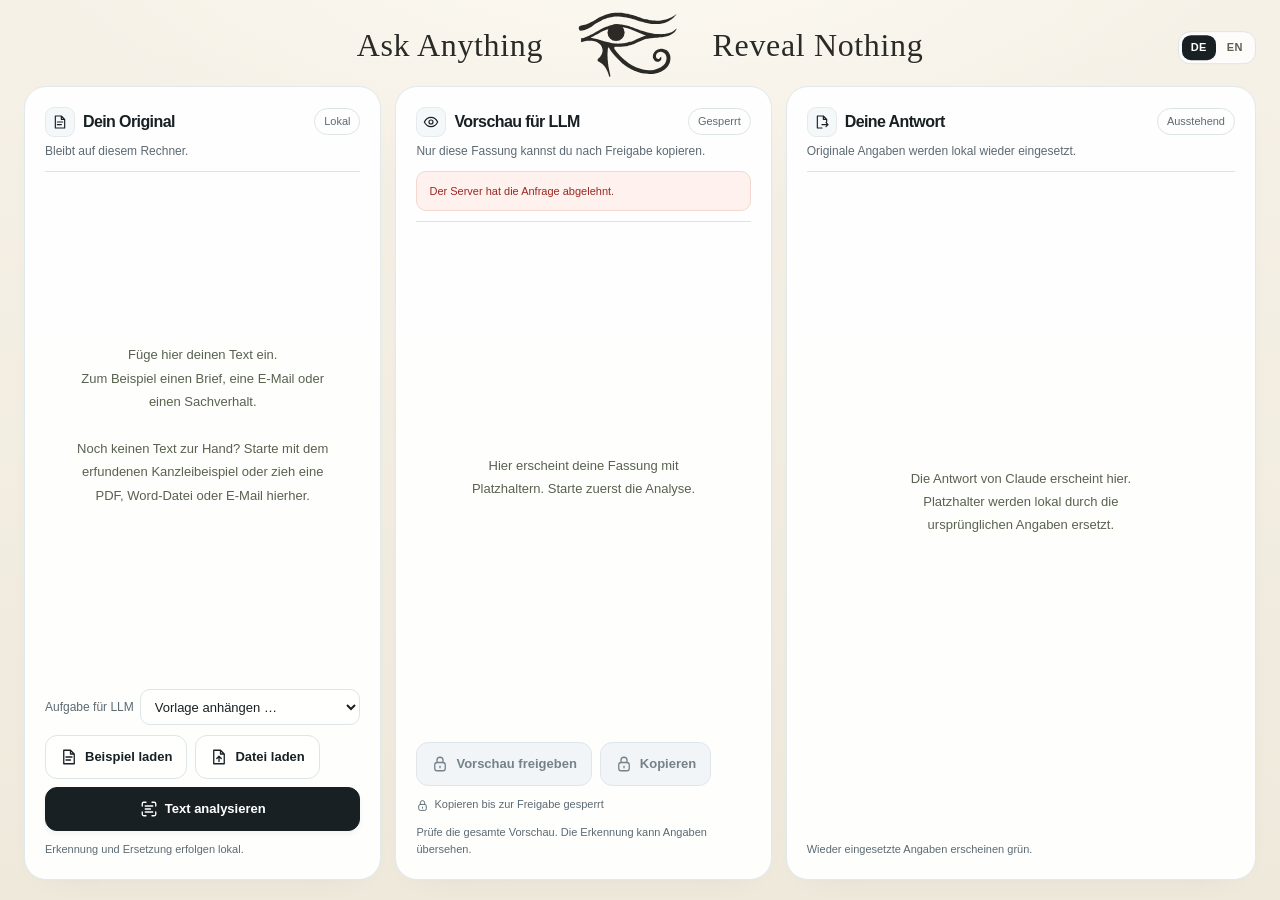
==== web/static/index.html @ 1016018d "main in den Nachweis-Branch geholt: Knopf und Nachweis jetzt zweisprachig Konflikt in web/static/ind" ====
<!doctype html>
<html lang="de">
<head>
<meta charset="utf-8">
<meta name="viewport" content="width=device-width, initial-scale=1">
<title>KI nutzen. Daten behalten.</title>
<style>
  /* Material C: helle Arbeitsflächen, dezenter Verlauf und Farbrand am aktuellen Schritt. */
  :root { color-scheme: light; --paper: #fff; --accent: #c6ff3d; --accent-ink: #101110; --red: #9b2823; --red-soft: #fff1ed; --yellow: #70540a; --yellow-soft: #fff9dd; --green: #17613d; --green-soft: #dffbe8; --ink: #182024; --muted: #5c6a72; --line: #dce7e9; }
  * { box-sizing: border-box; }
  html { min-height: 100%; background: #f2ecdf; }
  /* Papierton wie ein alter Druck: nur CSS-Verläufe, keine Bilddatei. Der dunkelste Ton (#efe9dc) hält mit --muted noch 4,6 zu 1. */
  body { margin: 0; color: var(--ink); font: 14px/1.6 -apple-system, BlinkMacSystemFont, "Helvetica Neue", "Segoe UI", sans-serif; -webkit-font-smoothing: antialiased; background: radial-gradient(ellipse 70% 45% at 50% -8%,#fffdf7b3,transparent 70%), linear-gradient(180deg,#f6f1e7,#efe9dc); background-attachment: fixed; }
  [hidden] { display: none !important; }
  button { font: inherit; -webkit-tap-highlight-color: transparent; border-radius: 12px; border: 1px solid #dce5e8; color: var(--ink); font-size: 13px; font-weight: 550; cursor: pointer; transition: background .15s, border-color .15s, box-shadow .15s; display: inline-flex; justify-content: center; align-items: center; gap: 7px; background: #ffffffc9; padding: 10px 14px; min-height: 44px; }
  textarea { -webkit-tap-highlight-color: transparent; width: 100%; border: 0; border-top: 1px solid #edf1e7; border-radius: 0; color: #1b2119; font: 15px/1.8 -apple-system, BlinkMacSystemFont, "Helvetica Neue", "Segoe UI", sans-serif; resize: vertical; background: transparent; border-color: #dce5df; padding: 12px 0; line-height: 1.75; }
  .pane { -webkit-tap-highlight-color: transparent; width: 100%; border: 0; border-top: 1px solid #edf1e7; border-radius: 0; color: #1b2119; font: 15px/1.8 -apple-system, BlinkMacSystemFont, "Helvetica Neue", "Segoe UI", sans-serif; flex: 1; min-height: 0; overflow-y: auto; white-space: pre-wrap; overflow-wrap: anywhere; background: transparent; border-color: #dce5df; padding: 12px 0; line-height: 1.75; }
  button:focus-visible { outline: 3px solid #0076a9; outline-offset: -3px; }
  textarea:focus-visible { outline: 3px solid #0076a9; outline-offset: -3px; }
  .pane:focus-visible { outline: 3px solid #0076a9; outline-offset: -3px; }
  #fakeBand { background: #fff8d7; color: #70540a; font-size: 12px; font-weight: 600; text-align: center; padding: 6px 18px; border-bottom: 1px solid #f4e9b4; }
  .workspace { margin: 0 auto; padding: 10px 24px 20px; width: 100%; }
  .intro { display: flex; justify-content: center; flex: none; padding: 2px 0 8px; }
  /* Überschrift im Stil eines alten Drucks. Nur Systemschriften, damit die Seite nichts von außen lädt. */
  .headline { display: flex; align-items: center; justify-content: center; gap: 1.1em; margin: 0; color: #2b2a26; font: 400 clamp(26px, 2.5vw, 40px)/1 "Hoefler Text", Baskerville, "Iowan Old Style", Georgia, serif; letter-spacing: .02em; white-space: nowrap; text-shadow: 0 1px 0 #fffdf8b3; }
  /* Breite 3,1 em. Das Auge ist 834 x 552 groß, also etwa 2 em hoch. */
  .headline-eye { display: block; flex: none; width: 3.1em; }
  .headline-eye svg { display: block; width: 100%; height: auto; }
  .sr-only { position: absolute; width: 1px; height: 1px; padding: 0; margin: -1px; overflow: hidden; clip-path: inset(50%); white-space: nowrap; }
  main { display: grid; grid-template-columns: minmax(0,.95fr) minmax(0,1fr) minmax(0,1.25fr); align-items: stretch; gap: 14px; transition: grid-template-columns .25s cubic-bezier(.2,.7,.2,1); }
  main[data-focus="stepOriginal"] { grid-template-columns: minmax(0,1.7fr) minmax(0,1fr) minmax(0,1fr); }
  main[data-focus="stepReview"] { grid-template-columns: minmax(0,1fr) minmax(0,1.7fr) minmax(0,1fr); }
  main[data-focus="stepAnswer"] { grid-template-columns: minmax(0,1fr) minmax(0,1fr) minmax(0,1.7fr); }
  .work-card { display: flex; flex-direction: column; min-width: 0; min-height: 0; padding: 20px; gap: 10px; background: #fffffff2; border: 1px solid #e0e9eb; border-radius: 22px; box-shadow: 0 12px 32px -25px #223e5226; }
  .work-card[data-active="true"] { background: linear-gradient(#fff,#fff) padding-box,linear-gradient(135deg,#00b8ff80,#90d9d4,#d6e989) border-box; border-color: transparent; box-shadow: 0 16px 35px -25px #267b8d55; }
  .card-heading { display: flex; align-items: center; justify-content: space-between; flex-wrap: wrap; gap: 8px; }
  h2 { display: flex; align-items: center; gap: 8px; font-size: 16px; font-weight: 600; letter-spacing: -.6px; margin: 0; }
  h2 .icon { width: 30px; height: 30px; padding: 6px; border: 1px solid #e4ebee; border-radius: 9px; background: #f5f8f9; }
  .card-subtitle { color: var(--muted); font-size: 12px; margin: -5px 0 0; }
  .editor-wrap { flex: 1; position: relative; display: flex; min-height: 0; }
  textarea::placeholder { color: #60665c; opacity: 1; }
  /* Leerer Hinweis mittig wie in den anderen Spalten. Der Platzhalter bleibt für Screenreader, ist aber unsichtbar. */
  #original::placeholder { color: transparent; }
  .original-empty { position: absolute; inset: 0; display: grid; place-items: center; padding: 28px 10px; text-align: center; pointer-events: none; }
  .original-empty .empty { margin: 0; }
  .editor-wrap:has(#original:not(:placeholder-shown)) .original-empty { display: none; }
  /* Innenabstand: Sonst überdeckt der blaue Fokusrand den ersten Buchstaben. */
  #original { flex: 1; min-height: 0; overflow-y: auto; padding: 12px 14px; }
  /* Beim Darüberziehen einer Datei nur dezent anzeigen, dass das Feld sie annimmt. */
  #original.drop-target { box-shadow: inset 0 0 0 2px var(--accent); background: #c6ff3d14; }
  .empty { display: block; max-width: 260px; color: #59614f; font-size: 13px; line-height: 1.8; }
  .pane:has(> .empty:only-child) { display: grid; place-items: center; text-align: center; padding: 28px 10px; }
  .row { display: flex; flex-wrap: wrap; gap: 8px; align-items: center; }
  .actions { margin-top: auto; }
  /* Vorlage für die Aufgabe an das LLM, kompakt über den Knöpfen. */
  .task-row { gap: 6px; }
  .task-row label { font-size: 12px; }
  #taskTemplate { flex: 1; min-width: 0; min-height: 36px; font: inherit; font-size: 13px; color: var(--ink); border: 1px solid #dce5e8; border-radius: 10px; background: #ffffffc9; padding: 6px 10px; cursor: pointer; }
  #taskTemplate:disabled { cursor: not-allowed; color: #75828a; background: #f1f5f7; }
  /* Link, der wie ein Knopf aussieht: öffnet Claude in einem neuen Tab, lädt aber nichts in diese Seite. */
  .button-link { display: inline-flex; align-items: center; justify-content: center; gap: 7px; min-height: 44px; padding: 10px 14px; border-radius: 12px; border: 1px solid #dce5e8; background: #ffffffc9; color: var(--ink); font-size: 13px; font-weight: 550; text-decoration: none; transition: background .15s, border-color .15s; }
  .button-link:hover { background: #fff; border-color: #b7ccd2; }
  .button-link:focus-visible { outline: 2px solid var(--accent); outline-offset: 2px; }
  button:hover:not(:disabled) { background: #fff; border-color: #b7ccd2; }
  button.primary { background: var(--ink); border-color: var(--ink); color: #fff; font-weight: 550; box-shadow: 0 3px 6px #0000000c; }
  button.primary:hover:not(:disabled) { background: #314147; border-color: #314147; box-shadow: 0 4px 12px #0000001a; }
  button:disabled { box-shadow: none; cursor: not-allowed; background: #f1f5f7; color: #75828a; border-color: #e0e7eb; }
  #btnAnalyze { flex: 1; }
  #btnRelease.primary:not(:disabled) { background: linear-gradient(#ffffffec,#ffffffec) padding-box,linear-gradient(135deg,#00b8ff,#68d9d8 48%,#d6e989) border-box; border: 2px solid transparent; color: #18272e; box-shadow: 0 10px 24px -14px #267b8d45; }
  .hint:empty { display: none; }
  .hint { font-size: 11px; color: var(--muted); margin: 0; min-height: 17px; }
  .card-foot { display: flex; align-items: center; gap: 6px; font-size: 11px; color: var(--muted); margin: 0; min-height: 17px; }
  .status-badge { border-radius: 30px; border: 1px solid #e2ebd8; padding: 4px 9px; font-weight: 500; white-space: nowrap; background: #ffffff90; color: #5c6a72; border-color: #dce5e1; font-size: 11px; }
  #btnRelease.released .locked-icon { display: none; }
  #btnRelease.released .action-icon { display: inline-block; }
  .status-badge.ready { background: #e3f8df; color: #28613c; border-color: #c8e7bd; }
  .note { font-size: 11px; line-height: 1.65; border-radius: 10px; padding: 10px 12px; margin: 0; }
  .warn { background: var(--yellow-soft); color: var(--yellow); border: 1px solid #f5e9b5; }
  .error { background: var(--red-soft); color: var(--red); border: 1px solid #f3d7d0; }
  .done { background: #e3f8df; color: #28613c; border: 1px solid #c8e7bd; }
  .stack { display: flex; flex-direction: column; gap: 7px; max-height: 170px; overflow-y: auto; flex-shrink: 0; }
  .stack:empty { display: none; }
  .chip { display: inline-flex; align-items: center; gap: 1px; padding: 0 2px 0 5px; margin: 0; min-height: 27px; vertical-align: baseline; font: 500 12px/1.5 ui-monospace, "SF Mono", Menlo, monospace; user-select: none; -webkit-user-select: none; white-space: nowrap; color: #152616; background: var(--chip); cursor: default; border: 1px solid #1820240a; border-radius: 7px; }
  .chip button { min-width: 24px; border: 0; background: transparent; color: inherit; line-height: 1.4; font-size: 9px; border-radius: 4px; box-shadow: none; display: inline-grid; padding: 0 3px; min-height: 20px; }
  .chip button:hover:not(:disabled) { background: #0000000c; }
  .t-PERSON { --chip: #dcf5e8; }
  .t-FIRMA { --chip: #e9deff; }
  .t-ADRESSE { --chip: #ffe8c9; }
  .t-ORT { --chip: #c7f9e9; }
  .t-EMAIL { --chip: #cff1ff; }
  .t-TELEFON { --chip: #e8f3cf; }
  .t-IBAN { --chip: #fff29f; }
  .t-DATUM { --chip: #deeee0; }
  .t-KENNUNG { --chip: #ffdcea; }
  .chip.unsure { outline: 2px dashed #b58900; outline-offset: 1px; }
  .suspect { display: inline; min-height: 0; padding: 0 2px; border: 0; border-bottom: 2px dashed #b58900; border-radius: 3px; background: var(--yellow-soft); color: inherit; font: inherit; white-space: pre-wrap; box-shadow: none; }
  .suspect:hover:not(:disabled) { background: #fff0b0; border-color: #b58900; }
  .suspect:disabled { background: var(--yellow-soft); border-color: #b58900; color: inherit; }
  #typeMenu button.suggested:not(:focus-visible) { outline: 2px solid var(--ink); }
  #menuKeep { flex-basis: 100%; background: #fff !important; border: 1px solid #dee7d5 !important; color: var(--ink) !important; }
  .legend { display: flex; flex-wrap: wrap; gap: 5px 12px; color: var(--muted); font-size: 11px; }
  .legend .uncertain-key { background: #fff5ce; border: 1px dashed #b58900; border-radius: 4px; }
  .legend span { display: flex; align-items: center; gap: 5px; }
  .legend i { height: 6px; width: 6px; border-radius: 50%; background: var(--chip); box-shadow: inset 0 0 0 1px #00000010; }
  #tooltip { position: fixed; z-index: 20; background: var(--ink); color: #fff; font-size: 12px; padding: 6px 11px; border-radius: 8px; pointer-events: none; max-width: 320px; }
  #typeMenu { position: fixed; z-index: 10; display: flex; flex-wrap: wrap; gap: 5px; width: 280px; padding: 10px; background: #ffffffeb; backdrop-filter: blur(16px); border: 1px solid #e4ebdb; border-radius: 16px; box-shadow: 0 10px 40px #15261920; }
  #typeMenu button { padding: 5px 10px; font-size: 10px; border: 0; background: var(--chip); color: #152616; border-radius: 8px; }
  #typeMenu button:hover:not(:disabled) { background: var(--chip); filter: brightness(.96); }
  #answerInput { flex-shrink: 0; border: 1px solid #dce5e8; border-radius: 12px; padding: 10px; background: #ffffff80; height: 96px; font-family: ui-monospace, "SF Mono", Menlo, monospace; font-size: 13px; line-height: 24px; }
  label { font-size: 11px; color: var(--muted); }
  .good { background: var(--green-soft); color: var(--green); font-weight: 600; border-radius: 3px; padding: 0 2px; }
  .bad { background: var(--red-soft); color: var(--red); font-weight: 600; border-radius: 3px; padding: 0 2px; }
  .odd { background: var(--yellow-soft); color: var(--yellow); font-weight: 600; border-radius: 3px; padding: 0 2px; }
  #counter { color: #3d572b; font-variant-numeric: tabular-nums; }
  .icon { width: 18px; height: 18px; flex-shrink: 0; vertical-align: middle; }
  button .locked-icon { display: none; }
  button:disabled .locked-icon { display: inline-block; }
  button:disabled:has(.locked-icon) .action-icon { display: none; }
  .chip button .icon { width: 12px; height: 12px; }
  .status-badge.review { background: #fff4cf; color: #70540a; border-color: #eadba5; }
  .dispatch-status { display: flex; align-items: center; gap: 5px; margin: 0; font-size: 11px; color: #5c6a72; }
  .dispatch-status .icon { width: 13px; height: 13px; }
  #copyPanel { gap: 6px; overflow: visible; }
  #copyPanel .note { padding: 7px 10px; line-height: 1.45; }
  .scroll-frame { position: relative; display: flex; flex: 1; min-height: 0; }
  .scroll-frame::after { content: ""; position: absolute; bottom: 0; left: 0; right: 12px; height: 32px; background: linear-gradient(transparent, #fff); pointer-events: none; opacity: 0; transition: opacity .15s; }
  .scroll-frame.has-more::after { opacity: 1; }
  .restored #answerInput { height: 60px; min-height: 60px; }
  /* Nach dem Zurückübersetzen bekommt die Antwort den Platz; Hinweis und Eingabe kommen per Knopf zurück. */
  #copyPanel.collapsed > :not(#btnNewAnswer) { display: none; }
  #btnNewAnswer { align-self: flex-start; }
  .legend:empty { display: none; }
  @media (min-width: 861px) {
    body { display: flex; flex-direction: column; height: 100dvh; min-height: 640px; }
    #fakeBand { flex: none; }
    .workspace { flex: 1; min-height: 0; width: 100%; display: flex; flex-direction: column; padding-bottom: 20px; }
    .intro { flex: none; }
    main { flex: 1; min-height: 0; height: auto; }
    #original, #answerInput { resize: none; }
    #copyPanel { flex: none; }
    #answer { min-height: 40px; }
    #notes { max-height: 24%; }
    #report { flex: 0 1 auto; min-height: 0; max-height: 22%; }
  }
  @media (min-width: 861px) and (max-width: 1150px) {
    .workspace { padding-left: 24px; padding-right: 24px; }
    h2 { font-size: 16px; }
    .card-heading { gap: 6px; }
    .work-card { padding: 13px; }
    main { gap: 12px; }
    button { padding: 7px 10px; }
  }
  @media (max-width: 860px) {
    .workspace { padding: 0 20px 22px; }
    .intro { padding: 6px 0 12px; }
    main, main[data-focus] { grid-template-columns: minmax(0,1fr); height: auto; gap: 14px; }
    .work-card { min-height: 0; padding: 20px; }
    #original, .pane { min-height: 0; font-size: 16px; }
    #answerInput { font-size: 16px; }
    .scroll-frame { flex: none; height: 250px; }
    #answer { min-height: 230px; max-height: 350px; }
    #answerInput { min-height: 85px; }
    #copyPanel { flex-shrink: 0; }
  }
  @media (max-width: 600px) {
    /* Handy: Slogan bleibt eine Zeile und wächst mit der Breite, bei 320 px etwa 22 px Schrift. */
    .headline { font-size: min(5.2vw, 22px); gap: .6em; letter-spacing: 0; }
  }
  @media (pointer: coarse) { .chip button { min-width: 44px; min-height: 44px; } }
  /* Sprachumschalter: klein und ruhig rechts in der Kopfzeile, ohne sie höher zu machen. */
  .intro { position: relative; }
  .lang-switch { position: absolute; top: 50%; right: 0; transform: translateY(-50%); display: inline-flex; gap: 2px; padding: 3px; border: 1px solid #dce5e8; border-radius: 12px; background: #ffffffc9; }
  .lang-switch button { min-height: 0; padding: 4px 9px; border: 0; border-radius: 9px; background: transparent; color: #59614f; font-size: 11px; font-weight: 600; letter-spacing: .04em; }
  .lang-switch button[aria-pressed="true"] { background: var(--ink); color: #fff; }
  @media (max-width: 600px) {
    /* Auf dem Handy füllt der Slogan die Breite: Der Umschalter steht darüber rechts. */
    .intro { flex-direction: column; align-items: center; gap: 6px; }
    .lang-switch { position: static; transform: none; align-self: flex-end; }
  }
  @media (prefers-reduced-motion: reduce) { * { transition: none !important; } }
</style>
</head>
<body>
<div id="fakeBand" role="alert" hidden data-i18n="fakeBand">Testmodus: Attrappe aktiv. Keine vollständige Erkennung sensibler Angaben.</div>
<div class="workspace">
  <div class="intro">
    <h1 class="sr-only" data-i18n="pageTitle">Text pseudonymisieren</h1>
    <p class="headline" lang="en">
      <!-- Die Wörter bleiben lesbar: Ein Absatz darf laut ARIA keinen eigenen Namen tragen, manche Screenreader übergehen das aria-label. -->
      <span>Ask Anything</span>
      <!-- Inhalt von web/assets/horus-auge.svg unverändert eingebettet: Der Server liefert nur diese Datei aus. -->
      <span class="headline-eye" aria-hidden="true"><svg xmlns="http://www.w3.org/2000/svg" viewBox="98 94 834 552" role="img" aria-label="Horus-Auge" data-i18n-aria="eyeLabel">
  <!-- Horus-Auge (Udjat), Tinte über currentColor, nach Pauls Vorlage nachgezeichnet -->
  <path fill="currentColor" d="M104 228 C103.8 223.2 106.2 218.8 108 216 C109.8 213.2 110.5 212.7 115 211 C119.5 209.3 128.3 207.5 135 206 C141.7 204.5 148.3 203.8 155 202 C161.7 200.2 168.3 197.7 175 195 C181.7 192.3 188.3 189.2 195 186 C201.7 182.8 208.3 179.5 215 176 C221.7 172.5 228.3 168.8 235 165 C241.7 161.2 248.3 157 255 153 C261.7 149 268.3 144.7 275 141 C281.7 137.3 288.3 134 295 131 C301.7 128 308.3 125.7 315 123 C321.7 120.3 328.3 117.2 335 115 C341.7 112.8 348.3 111.7 355 110 C361.7 108.3 368.3 106.2 375 105 C381.7 103.8 388.3 103.7 395 103 C401.7 102.3 408.3 101.5 415 101 C421.7 100.5 428.3 100 435 100 C441.7 100 448.3 100.5 455 101 C461.7 101.5 468.3 102.2 475 103 C481.7 103.8 488.3 105 495 106 C501.7 107 508.3 107.7 515 109 C521.7 110.3 528.3 112.2 535 114 C541.7 115.8 548.3 118 555 120 C561.7 122 568.3 124 575 126 C581.7 128 588.3 129.8 595 132 C601.7 134.2 608.3 136.7 615 139 C621.7 141.3 628.3 143.8 635 146 C641.7 148.2 648.3 150.3 655 152 C661.7 153.7 668.3 154.5 675 156 C681.7 157.5 688.3 159.7 695 161 C701.7 162.3 708.3 163.2 715 164 C721.7 164.8 728.3 165.5 735 166 C741.7 166.5 748.3 166.8 755 167 C761.7 167.2 768.3 167.3 775 167 C781.7 166.7 788.3 165.8 795 165 C801.7 164.2 808.3 163.2 815 162 C821.7 160.8 828.3 159.8 835 158 C841.7 156.2 848.3 153.5 855 151 C861.7 148.5 868.3 146.2 875 143 C881.7 139.8 888.8 135.7 895 132 C901.2 128.3 907 124.2 912 121 C917 117.8 924.3 112.3 925 113 C925.7 113.7 921 119.3 916 125 C911 130.7 901.8 141 895 147 C888.2 153 881.7 156.7 875 161 C868.3 165.3 861.7 169.5 855 173 C848.3 176.5 841.7 179.5 835 182 C828.3 184.5 821.7 186.3 815 188 C808.3 189.7 801.7 191 795 192 C788.3 193 781.7 193.5 775 194 C768.3 194.5 761.7 194.8 755 195 C748.3 195.2 741.7 195.2 735 195 C728.3 194.8 721.7 194.7 715 194 C708.3 193.3 701.7 192.2 695 191 C688.3 189.8 681.7 188.5 675 187 C668.3 185.5 661.7 183.7 655 182 C648.3 180.3 641.7 178.8 635 177 C628.3 175.2 621.7 173 615 171 C608.3 169 601.7 167.2 595 165 C588.3 162.8 581.7 160.2 575 158 C568.3 155.8 561.7 153.8 555 152 C548.3 150.2 541.7 148.7 535 147 C528.3 145.3 521.7 143.5 515 142 C508.3 140.5 501.7 139.2 495 138 C488.3 136.8 481.7 135.8 475 135 C468.3 134.2 461.7 133.5 455 133 C448.3 132.5 441.7 132.2 435 132 C428.3 131.8 421.7 131.7 415 132 C408.3 132.3 401.7 133 395 134 C388.3 135 381.7 136.7 375 138 C368.3 139.3 361.7 140.3 355 142 C348.3 143.7 341.7 145.7 335 148 C328.3 150.3 321.7 153.2 315 156 C308.3 158.8 301.7 161.7 295 165 C288.3 168.3 281.7 172.3 275 176 C268.3 179.7 261.7 183 255 187 C248.3 191 241.7 195.3 235 200 C228.3 204.7 221.7 210.5 215 215 C208.3 219.5 201.7 223.2 195 227 C188.3 230.8 181.7 234.8 175 238 C168.3 241.2 161.7 244 155 246 C148.3 248 140.8 249.2 135 250 C129.2 250.8 124.3 251.8 120 251 C115.7 250.2 111.7 248.8 109 245 C106.3 241.2 104.2 232.8 104 228 Z"/>
  <path fill="currentColor" fill-rule="evenodd" d="M125 316 C126.7 310.8 130 316.2 135 315 C140 313.8 148.3 311.3 155 309 C161.7 306.7 168.3 304 175 301 C181.7 298 188.3 294.3 195 291 C201.7 287.7 208.3 284.5 215 281 C221.7 277.5 228.3 273.7 235 270 C241.7 266.3 248.3 262.8 255 259 C261.7 255.2 268.3 250.7 275 247 C281.7 243.3 288.3 240.3 295 237 C301.7 233.7 308.3 230.2 315 227 C321.7 223.8 328.3 220.7 335 218 C341.7 215.3 348.3 213.2 355 211 C361.7 208.8 368.3 206.7 375 205 C381.7 203.3 388.3 202 395 201 C401.7 200 408.3 199.5 415 199 C421.7 198.5 428.3 198 435 198 C441.7 198 448.3 198.5 455 199 C461.7 199.5 468.3 200 475 201 C481.7 202 488.3 203.5 495 205 C501.7 206.5 508.3 208.2 515 210 C521.7 211.8 528.3 213.8 535 216 C541.7 218.2 548.3 220.7 555 223 C561.7 225.3 568.3 227.5 575 230 C581.7 232.5 588.3 235.5 595 238 C601.7 240.5 608.3 242.7 615 245 C621.7 247.3 628.3 249.8 635 252 C641.7 254.2 648.3 256 655 258 C661.7 260 668.3 262.2 675 264 C681.7 265.8 688.3 267.5 695 269 C701.7 270.5 708.3 271.8 715 273 C721.7 274.2 728.3 275 735 276 C741.7 277 748.3 278.3 755 279 C761.7 279.7 768.3 279.7 775 280 C781.7 280.3 788.3 281 795 281 C801.7 281 808.3 280.7 815 280 C821.7 279.3 828.3 278.2 835 277 C841.7 275.8 848.3 274.7 855 273 C861.7 271.3 868.3 269.7 875 267 C881.7 264.3 888.8 260.7 895 257 C901.2 253.3 906.7 249 912 245 C917.3 241 926.3 231.2 927 233 C927.7 234.8 921.3 249 916 256 C910.7 263 901.8 269.8 895 275 C888.2 280.2 881.7 283.7 875 287 C868.3 290.3 861.7 292.8 855 295 C848.3 297.2 841.7 298.5 835 300 C828.3 301.5 821.7 302.8 815 304 C808.3 305.2 801.7 306.2 795 307 C788.3 307.8 781.7 308.3 775 309 C768.3 309.7 761.7 310.5 755 311 C748.3 311.5 741.7 311.5 735 312 C728.3 312.5 721.7 313.3 715 314 C708.3 314.7 701.7 315.2 695 316 C688.3 316.8 681.7 317.5 675 319 C668.3 320.5 661.7 322.7 655 325 C648.3 327.3 641.7 330.2 635 333 C628.3 335.8 621.7 339 615 342 C608.3 345 601.7 348 595 351 C588.3 354 581.7 357.2 575 360 C568.3 362.8 561.7 365.7 555 368 C548.3 370.3 541.7 372.2 535 374 C528.3 375.8 521.7 377.5 515 379 C508.3 380.5 501.7 382 495 383 C488.3 384 481.7 384.3 475 385 C468.3 385.7 461.7 386.7 455 387 C448.3 387.3 441.7 387 435 387 C428.3 387 420.2 386.5 415 387 C409.8 387.5 405.8 387.5 404 390 C402.2 392.5 402.5 397.8 404 402 C405.5 406.2 409.7 410.3 413 415 C416.3 419.7 420 425 424 430 C428 435 432.7 440 437 445 C441.3 450 445.3 455 450 460 C454.7 465 459.8 470 465 475 C470.2 480 475.3 485 481 490 C486.7 495 492.7 500 499 505 C505.3 510 511.8 515 519 520 C526.2 525 533.7 530 542 535 C550.3 540 558.7 545 569 550 C579.3 555 589.3 560 604 565 C618.7 570 641.8 576.8 657 580 C672.2 583.2 682 583.8 695 584 C708 584.2 720.7 584.2 735 581 C749.3 577.8 769.3 570.2 781 565 C792.7 559.8 798.2 555 805 550 C811.8 545 817.3 540 822 535 C826.7 530 830.2 525 833 520 C835.8 515 837.5 510 839 505 C840.5 500 841.5 495 842 490 C842.5 485 842.7 480 842 475 C841.3 470 840.2 464.8 838 460 C835.8 455.2 833 450.2 829 446 C825 441.8 819.7 437.8 814 435 C808.3 432.2 801.3 429.3 795 429 C788.7 428.7 781.7 430.5 776 433 C770.3 435.5 764.7 439.5 761 444 C757.3 448.5 755 454.8 754 460 C753 465.2 753.7 470.7 755 475 C756.3 479.3 759.2 483.5 762 486 C764.8 488.5 768.5 490.3 772 490 C775.5 489.7 779.8 486.7 783 484 C786.2 481.3 788.7 476.3 791 474 C793.3 471.7 795.7 468.3 797 470 C798.3 471.7 799.5 479.2 799 484 C798.5 488.8 796.5 495 794 499 C791.5 503 788 505.7 784 508 C780 510.3 774.8 512.5 770 513 C765.2 513.5 759.5 512.7 755 511 C750.5 509.3 746.7 506.5 743 503 C739.3 499.5 735.5 494.7 733 490 C730.5 485.3 728.8 480 728 475 C727.2 470 727.3 465 728 460 C728.7 455 729.8 450 732 445 C734.2 440 736.8 434.8 741 430 C745.2 425.2 751.3 419.8 757 416 C762.7 412.2 768.7 409.2 775 407 C781.3 404.8 788.3 403.3 795 403 C801.7 402.7 807.5 403.2 815 405 C822.5 406.8 833 410.2 840 414 C847 417.8 852.5 422.8 857 428 C861.5 433.2 864.3 439.7 867 445 C869.7 450.3 871.7 455 873 460 C874.3 465 874.7 470 875 475 C875.3 480 875.3 485 875 490 C874.7 495 874 500 873 505 C872 510 870.8 515 869 520 C867.2 525 864.7 530 862 535 C859.3 540 856.7 545 853 550 C849.3 555 845 560 840 565 C835 570 829.8 575.2 823 580 C816.2 584.8 810 589.2 799 594 C788 598.8 769.3 605.5 757 609 C744.7 612.5 735.3 613.8 725 615 C714.7 616.2 709.2 616.8 695 616 C680.8 615.2 657.5 613.5 640 610 C622.5 606.5 604.2 600 590 595 C575.8 590 565.3 585 555 580 C544.7 575 536.5 570 528 565 C519.5 560 511.3 555 504 550 C496.7 545 490.5 540 484 535 C477.5 530 470.8 525 465 520 C459.2 515 454.2 510 449 505 C443.8 500 438.8 495 434 490 C429.2 485 424.7 480 420 475 C415.3 470 410.3 465 406 460 C401.7 455 398 450 394 445 C390 440 385.8 435 382 430 C378.2 425 374.3 419.8 371 415 C367.7 410.2 364.5 404.7 362 401 C359.5 397.3 358 393.7 356 393 C354 392.3 351.3 393.3 350 397 C348.7 400.7 348.5 409.5 348 415 C347.5 420.5 347.3 425 347 430 C346.7 435 346.2 440 346 445 C345.8 450 345.8 455 346 460 C346.2 465 346.8 470 347 475 C347.2 480 346.7 485 347 490 C347.3 495 348.5 500 349 505 C349.5 510 349.5 515 350 520 C350.5 525 351.3 530 352 535 C352.7 540 353.2 545 354 550 C354.8 555 356 560 357 565 C358 570 359 575 360 580 C361 585 362 590 363 595 C364 600 365 605.2 366 610 C367 614.8 368.5 619.8 369 624 C369.5 628.2 369.5 632.3 369 635 C368.5 637.7 367.3 639.7 366 640 C364.7 640.3 362.5 639.5 361 637 C359.5 634.5 358.5 629.5 357 625 C355.5 620.5 353.8 615 352 610 C350.2 605 348.2 600 346 595 C343.8 590 341.5 585 339 580 C336.5 575 334 570 331 565 C328 560 325 555 321 550 C317 545 312.7 539.8 307 535 C301.3 530.2 293.2 525 287 521 C280.8 517 274.2 514.7 270 511 C265.8 507.3 262.5 502.8 262 499 C261.5 495.2 263.8 492 267 488 C270.2 484 277 479.7 281 475 C285 470.3 288 465 291 460 C294 455 297 450 299 445 C301 440 302 435 303 430 C304 425 305.2 420 305 415 C304.8 410 303.5 405 302 400 C300.5 395 298.5 390 296 385 C293.5 380 290.5 374.5 287 370 C283.5 365.5 280.3 362 275 358 C269.7 354 261.7 349.2 255 346 C248.3 342.8 241.7 340.7 235 339 C228.3 337.3 221.7 336.7 215 336 C208.3 335.3 201.7 335 195 335 C188.3 335 181.7 335.3 175 336 C168.3 336.7 161.2 337.7 155 339 C148.8 340.3 143 342.8 138 344 C133 345.2 127.2 350.7 125 346 C122.8 341.3 123.3 321.2 125 316 Z M205 310 C205 308.5 210 306.8 215 304 C220 301.2 228.3 296.5 235 293 C241.7 289.5 248.3 286.5 255 283 C261.7 279.5 268.3 275.7 275 272 C281.7 268.3 288.3 264.5 295 261 C301.7 257.5 308.3 254 315 251 C321.7 248 328.3 245.5 335 243 C341.7 240.5 346.7 238.3 355 236 C363.3 233.7 375 230.8 385 229 C395 227.2 405 226.2 415 225 C425 223.8 435 222.5 445 222 C455 221.5 466.7 221.3 475 222 C483.3 222.7 488.3 224.5 495 226 C501.7 227.5 508.3 229 515 231 C521.7 233 528.3 235.5 535 238 C541.7 240.5 548.3 243.3 555 246 C561.7 248.7 568.3 251.2 575 254 C581.7 256.8 588.3 260.2 595 263 C601.7 265.8 608.3 268.3 615 271 C621.7 273.7 628.3 276.3 635 279 C641.7 281.7 649.5 284.7 655 287 C660.5 289.3 668 291.5 668 293 C668 294.5 660.5 294.2 655 296 C649.5 297.8 641.7 301.2 635 304 C628.3 306.8 621.7 310 615 313 C608.3 316 601.7 319 595 322 C588.3 325 581.7 328.2 575 331 C568.3 333.8 561.7 336.7 555 339 C548.3 341.3 541.7 343.2 535 345 C528.3 346.8 521.7 348.5 515 350 C508.3 351.5 501.7 352.8 495 354 C488.3 355.2 481.7 356.2 475 357 C468.3 357.8 461.7 358.5 455 359 C448.3 359.5 441.7 360 435 360 C428.3 360 421.7 359.5 415 359 C408.3 358.5 401.7 357.8 395 357 C388.3 356.2 381.7 355.3 375 354 C368.3 352.7 361.7 350.7 355 349 C348.3 347.3 341.7 345.7 335 344 C328.3 342.3 321.7 340.8 315 339 C308.3 337.2 301.7 335 295 333 C288.3 331 281.7 329 275 327 C268.3 325 261.7 322.8 255 321 C248.3 319.2 241.7 317.3 235 316 C228.3 314.7 220 314 215 313 C210 312 205 311.5 205 310 Z"/>
  <circle fill="currentColor" cx="418" cy="266" r="72"/>
</svg></span>
      <span>Reveal Nothing</span>
    </p>
    <div class="lang-switch" role="group" aria-label="Sprache" data-i18n-aria="langLabel">
      <button type="button" id="langDe" data-lang="de" lang="de" aria-pressed="true">DE</button>
      <button type="button" id="langEn" data-lang="en" lang="en" aria-pressed="false">EN</button>
    </div>
  </div>
  <main id="workspace" aria-label="Dokument bearbeiten" data-i18n-aria="workspaceLabel">
    <section class="work-card" data-step="stepOriginal" aria-labelledby="h-original">
      <div class="card-heading"><h2 id="h-original"><svg class="icon" aria-hidden="true" xmlns="http://www.w3.org/2000/svg" width="24" height="24" viewBox="0 0 24 24" fill="none" stroke="currentColor" stroke-width="1.75" stroke-linecap="round" stroke-linejoin="round"><path d="M5 3h9l5 5v13H5V3Z M14 3v5h5M8 12h8m-8 4h6"/></svg><span data-i18n="originalTitle">Dein Original</span></h2><span class="status-badge" data-i18n="badgeLocal">Lokal</span></div>
      <p class="card-subtitle" id="originalHelp" data-i18n="originalSub">Bleibt auf diesem Rechner.</p>
      <div class="editor-wrap scroll-frame"><textarea id="original" aria-labelledby="h-original" aria-describedby="originalHelp" spellcheck="false" data-i18n-placeholder="originalPlaceholder" placeholder="Füge hier deinen Text ein …&#10;&#10;Zum Beispiel einen Brief, eine E-Mail oder einen Sachverhalt.&#10;&#10;Noch keinen Text zur Hand? Starte mit unserem erfundenen Kanzleibeispiel.&#10;&#10;Oder zieh eine PDF, Word-Datei oder E-Mail hierher."></textarea><div class="original-empty" aria-hidden="true"><p class="empty"><span data-i18n="emptyOriginal1">Füge hier deinen Text ein.</span><br><span data-i18n="emptyOriginal2">Zum Beispiel einen Brief, eine E-Mail oder einen Sachverhalt.</span><br><br><span data-i18n="emptyOriginal3">Noch keinen Text zur Hand? Starte mit dem erfundenen Kanzleibeispiel oder zieh eine PDF, Word-Datei oder E-Mail hierher.</span></p></div></div>
      <div class="row task-row">
        <label for="taskTemplate" data-i18n="taskLabel">Aufgabe für LLM</label>
        <select id="taskTemplate" aria-describedby="taskHelp">
          <option value="" data-i18n="taskNone">Vorlage anhängen …</option>
          <option value="summary" data-i18n="taskSummary">Sachverhalt zusammenfassen</option>
          <option value="deadlines" data-i18n="taskDeadlines">Fristen und Termine herausziehen</option>
          <option value="reply" data-i18n="taskReply">Antwortschreiben entwerfen</option>
          <option value="risks" data-i18n="taskRisks">Risiken und offene Fragen nennen</option>
          <option value="plain" data-i18n="taskPlain">In einfacher Sprache erklären</option>
        </select>
        <span id="taskHelp" hidden data-i18n="taskHelp">Hängt eine Aufgabe an das Original an. Sie wird mit analysiert und steht in der Vorschau.</span>
      </div>
      <div class="row actions">
        <button id="btnExample" type="button"><svg class="icon action-icon" aria-hidden="true" xmlns="http://www.w3.org/2000/svg" width="24" height="24" viewBox="0 0 24 24" fill="none" stroke="currentColor" stroke-width="1.75" stroke-linecap="round" stroke-linejoin="round"><path d="M5 3h9l5 5v13H5V3Z M14 3v5h5M8 12h8m-8 4h6"/></svg><span data-i18n="btnExample">Beispiel laden</span></button>
        <button id="btnPdf" type="button"><svg class="icon action-icon" aria-hidden="true" xmlns="http://www.w3.org/2000/svg" width="24" height="24" viewBox="0 0 24 24" fill="none" stroke="currentColor" stroke-width="1.75" stroke-linecap="round" stroke-linejoin="round"><path d="M5 3h9l5 5v13H5V3Z M14 3v5h5M12 18v-7m-3 3 3-3 3 3"/></svg><span data-i18n="btnFile">Datei laden</span></button>
        <input id="pdfInput" type="file" accept=".pdf,application/pdf,.docx,application/vnd.openxmlformats-officedocument.wordprocessingml.document,.eml,message/rfc822" hidden>
        <button id="btnAnalyze" type="button" class="primary"><svg class="icon action-icon" aria-hidden="true" xmlns="http://www.w3.org/2000/svg" width="24" height="24" viewBox="0 0 24 24" fill="none" stroke="currentColor" stroke-width="1.75" stroke-linecap="round" stroke-linejoin="round"><path d="M8 3H5a2 2 0 0 0-2 2v3m13-5h3a2 2 0 0 1 2 2v3M3 16v3a2 2 0 0 0 2 2h3m13-5v3a2 2 0 0 1-2 2h-3M7 8h10M7 12h7M7 16h10"/></svg><span id="analyzeLabel">Text analysieren</span></button>
      </div>
      <p id="fileError" class="note error" role="alert" hidden></p>
      <p class="card-foot" data-i18n="originalFoot">Erkennung und Ersetzung erfolgen lokal.</p>
    </section>
    <section class="work-card review-card" data-step="stepReview" aria-labelledby="h-masked">
      <div class="card-heading"><h2 id="h-masked"><svg class="icon" aria-hidden="true" xmlns="http://www.w3.org/2000/svg" width="24" height="24" viewBox="0 0 24 24" fill="none" stroke="currentColor" stroke-width="1.75" stroke-linecap="round" stroke-linejoin="round"><path d="M2 12s3.5-7 10-7 10 7 10 7-3.5 7-10 7S2 12 2 12Z"/><circle cx="12" cy="12" r="3"/></svg><span data-i18n="reviewTitle">Vorschau für LLM</span></h2><span id="releaseStatus" class="status-badge" role="status" aria-live="polite">Gesperrt</span></div>
      <p class="card-subtitle" data-i18n="reviewSub">Nur diese Fassung kannst du nach Freigabe kopieren.</p>
      <div id="notes" class="stack" aria-live="polite"></div>
      <div class="scroll-frame"><div id="masked" class="pane" tabindex="-1" aria-labelledby="h-masked"></div></div>
      <p id="counter" class="hint" role="status"></p>
      <div id="legend" class="legend" aria-label="Erkannte Datentypen mit Anzahl" data-i18n-aria="legendLabel"></div>
      <div class="row actions">
        <button id="btnRelease" type="button" class="primary" disabled><svg class="icon action-icon" aria-hidden="true" xmlns="http://www.w3.org/2000/svg" width="24" height="24" viewBox="0 0 24 24" fill="none" stroke="currentColor" stroke-width="1.75" stroke-linecap="round" stroke-linejoin="round"><path d="M12 2.5 20 6v6c0 4.5-4 7.8-8 9.5C8 19.8 4 16.5 4 12V6l8-3.5Z M8.5 11.8l2.4 2.4 4.8-4.8"/></svg><svg class="icon locked-icon" aria-hidden="true" xmlns="http://www.w3.org/2000/svg" width="24" height="24" viewBox="0 0 24 24" fill="none" stroke="currentColor" stroke-width="1.75" stroke-linecap="round" stroke-linejoin="round"><rect x="5" y="10" width="14" height="11" rx="3"/><path d="M8 10V7a4 4 0 0 1 8 0v3m-4 5v2"/></svg><span id="releaseLabel">Vorschau freigeben</span></button>
        <button id="btnProof" type="button" hidden data-i18n-title="proofTitle" title="Speichert Zeit, Prüfsumme, Anzahl je Typ und den freigegebenen Text. Keine Originaldaten."><svg class="icon action-icon" aria-hidden="true" xmlns="http://www.w3.org/2000/svg" width="24" height="24" viewBox="0 0 24 24" fill="none" stroke="currentColor" stroke-width="1.75" stroke-linecap="round" stroke-linejoin="round"><path d="M12 3v12m-4-4 4 4 4-4M5 21h14"/></svg><span data-i18n="btnProof">Nachweis speichern</span></button>
        <button id="btnCopy" type="button" disabled><svg class="icon action-icon" aria-hidden="true" xmlns="http://www.w3.org/2000/svg" width="24" height="24" viewBox="0 0 24 24" fill="none" stroke="currentColor" stroke-width="1.75" stroke-linecap="round" stroke-linejoin="round"><rect x="8" y="8" width="12" height="13" rx="2.5"/><path d="M16 8V5a2 2 0 0 0-2-2H6a2 2 0 0 0-2 2v10a2 2 0 0 0 2 2h2"/></svg><svg class="icon locked-icon" aria-hidden="true" xmlns="http://www.w3.org/2000/svg" width="24" height="24" viewBox="0 0 24 24" fill="none" stroke="currentColor" stroke-width="1.75" stroke-linecap="round" stroke-linejoin="round"><rect x="5" y="10" width="14" height="11" rx="3"/><path d="M8 10V7a4 4 0 0 1 8 0v3m-4 5v2"/></svg><span data-i18n="btnCopy">Kopieren</span></button>
        <span id="copied" class="hint" role="status" aria-live="polite"></span>
      </div>
      <p id="dispatchStatus" class="dispatch-status" role="status"><svg class="icon" aria-hidden="true" xmlns="http://www.w3.org/2000/svg" width="24" height="24" viewBox="0 0 24 24" fill="none" stroke="currentColor" stroke-width="1.75" stroke-linecap="round" stroke-linejoin="round"><rect x="5" y="10" width="14" height="11" rx="3"/><path d="M8 10V7a4 4 0 0 1 8 0v3m-4 5v2"/></svg><span data-i18n="dispatchLocked">Kopieren bis zur Freigabe gesperrt</span></p>
      <p id="hint" class="hint" aria-live="polite"></p>
      <p class="card-foot" data-i18n="reviewFoot">Prüfe die gesamte Vorschau. Die Erkennung kann Angaben übersehen.</p>
    </section>
    <section class="work-card" data-step="stepAnswer" aria-labelledby="h-answer">
      <div class="card-heading"><h2 id="h-answer"><svg class="icon" aria-hidden="true" xmlns="http://www.w3.org/2000/svg" width="24" height="24" viewBox="0 0 24 24" fill="none" stroke="currentColor" stroke-width="1.75" stroke-linecap="round" stroke-linejoin="round"><path d="M5 3h9l5 5v4M14 3v5h5M5 3v18h7m0-5h9m-3-3 3 3-3 3"/></svg><span data-i18n="answerTitle">Deine Antwort</span></h2><span id="answerStatus" class="status-badge" role="status" aria-live="polite">Ausstehend</span></div>
      <p class="card-subtitle" data-i18n="answerSub">Originale Angaben werden lokal wieder eingesetzt.</p>
      <div id="copyPanel" class="stack" style="max-height:none" hidden>
        <p class="note warn" data-i18n="copyNote">Kopiere die freigegebene Fassung nach Claude. Füge die Antwort mit unveränderten Platzhaltern hier ein.</p>
        <label for="answerInput" data-i18n="answerLabel">Antwort von Claude</label>
        <textarea rows="3" id="answerInput" data-i18n-placeholder="answerPlaceholder" placeholder="Antwort mit Platzhaltern einfügen …" spellcheck="false"></textarea>
        <div class="row"><button id="btnRestore" type="button" class="primary"><svg class="icon action-icon" aria-hidden="true" xmlns="http://www.w3.org/2000/svg" width="24" height="24" viewBox="0 0 24 24" fill="none" stroke="currentColor" stroke-width="1.75" stroke-linecap="round" stroke-linejoin="round"><path d="M4 9h11a5 5 0 0 1 0 10h-3M8 5 4 9l4 4M6 19h2"/></svg><span data-i18n="btnRestore">Lokal zurückübersetzen</span></button><a id="linkClaude" class="button-link" href="https://claude.ai/new" target="_blank" rel="noopener noreferrer"><svg class="icon action-icon" aria-hidden="true" xmlns="http://www.w3.org/2000/svg" width="24" height="24" viewBox="0 0 24 24" fill="none" stroke="currentColor" stroke-width="1.75" stroke-linecap="round" stroke-linejoin="round"><path d="M14 4h6v6M20 4l-9 9M18 14v5a1 1 0 0 1-1 1H5a1 1 0 0 1-1-1V7a1 1 0 0 1 1-1h5"/></svg><span data-i18n="linkClaude">Kopieren und Claude öffnen</span></a></div>
        <span id="claudeCopied" class="hint" role="status" aria-live="polite"></span>
        <button id="btnNewAnswer" type="button" hidden><svg class="icon action-icon" aria-hidden="true" xmlns="http://www.w3.org/2000/svg" width="24" height="24" viewBox="0 0 24 24" fill="none" stroke="currentColor" stroke-width="1.75" stroke-linecap="round" stroke-linejoin="round"><path d="M12 20h9M16.5 3.5a2.1 2.1 0 0 1 3 3L7 19l-4 1 1-4Z"/></svg><span data-i18n="btnNewAnswer">Andere Antwort einfügen</span></button>
      </div>
      <div id="answer" class="pane" aria-labelledby="h-answer" aria-live="polite"></div>
      <div id="report" class="stack" aria-live="polite"></div>
      <div id="forgetRow" class="row" hidden><button id="btnForget" type="button" data-i18n-title="forgetTitle" title="Löscht die Zuordnung von Platzhaltern zu Originalen auf diesem Rechner. Danach lässt sich nichts mehr zurückübersetzen."><svg class="icon action-icon" aria-hidden="true" xmlns="http://www.w3.org/2000/svg" width="24" height="24" viewBox="0 0 24 24" fill="none" stroke="currentColor" stroke-width="1.75" stroke-linecap="round" stroke-linejoin="round"><path d="M4 7h16M9 7V4h6v3m-8 0 1 13h8l1-13M10 11v6m4-6v6"/></svg><span data-i18n="btnForget">Zuordnung jetzt löschen</span></button></div>
      <p class="card-foot" data-i18n="answerFoot">Wieder eingesetzte Angaben erscheinen grün.</p>
    </section>
  </main>
</div>
<div id="typeMenu" role="group" aria-label="Typ für die Markierung wählen" data-i18n-aria="menuLabel" hidden></div>
<div id="tooltip" role="tooltip" hidden></div>

<script>
const TYPES = ["PERSON", "FIRMA", "ADRESSE", "ORT", "EMAIL", "TELEFON", "IBAN", "DATUM", "KENNUNG"];
// Alle Texte der Oberfläche an einer Stelle. Deutsch ist der Standard und entspricht wörtlich der bisherigen Seite.
// Nicht hier: Platzhalter wie [PERSON_1], ihre Typen und alle Meldungen aus dem Kern. Die bleiben in beiden Sprachen gleich.
const I18N = {
  de: {
    fakeBand: "Testmodus: Attrappe aktiv. Keine vollständige Erkennung sensibler Angaben.",
    pageTitle: "Text pseudonymisieren",
    eyeLabel: "Horus-Auge",
    langLabel: "Sprache",
    workspaceLabel: "Dokument bearbeiten",
    originalTitle: "Dein Original",
    badgeLocal: "Lokal",
    originalSub: "Bleibt auf diesem Rechner.",
    originalPlaceholder: "Füge hier deinen Text ein …\n\nZum Beispiel einen Brief, eine E-Mail oder einen Sachverhalt.\n\nNoch keinen Text zur Hand? Starte mit unserem erfundenen Kanzleibeispiel.\n\nOder zieh eine PDF, Word-Datei oder E-Mail hierher.",
    btnExample: "Beispiel laden",
    btnFile: "Datei laden",
    analyze: "Text analysieren",
    analyzeAgain: "Erneut analysieren",
    originalFoot: "Erkennung und Ersetzung erfolgen lokal.",
    reviewTitle: "Vorschau für LLM",
    reviewSub: "Nur diese Fassung kannst du nach Freigabe kopieren.",
    statusLocked: "Gesperrt",
    statusReview: "Prüfung nötig",
    statusReleased: "Freigegeben",
    emptyMasked: "Hier erscheint deine Fassung mit Platzhaltern. Starte zuerst die Analyse.",
    legendLabel: "Erkannte Datentypen mit Anzahl",
    legendUnsure: "Unsicher, bitte prüfen",
    counterBusy: "Lokale Verarbeitung läuft …",
    counter: "{n} Angaben ersetzt",
    counterOne: "1 Angaben ersetzt",
    uncertainOne: "1 unsichere Stelle markiert. Bitte prüfen.",
    uncertainMany: "{n} unsichere Stellen markiert. Bitte prüfen.",
    suspectLabel: "Unsichere Stelle: {text}. {reason}",
    chipUndoLabel: "{placeholder} zurücknehmen, Original: {original}",
    btnRelease: "Vorschau freigeben",
    btnReleased: "Vorschau freigegeben",
    btnCopy: "Kopieren",
    copied: "Kopiert.",
    dispatchLocked: "Kopieren bis zur Freigabe gesperrt",
    hintReleased: "Freigegeben. Ändert sich etwas, ist eine neue Freigabe nötig.",
    hintReleasedSum: "Freigegeben · Prüfsumme {sum}. Ändert sich etwas, ist eine neue Freigabe nötig.",
    btnProof: "Nachweis speichern",
    proofTitle: "Speichert Zeit, Prüfsumme, Anzahl je Typ und den freigegebenen Text. Keine Originaldaten.",
    proofHead: "LP7 Freigabe-Nachweis",
    proofTime: "Freigegeben am",
    proofSum: "Prüfsumme (SHA-256)",
    proofCount: "Ersetzte Stellen",
    proofTypes: "Verschiedene Angaben je Typ",
    proofNone: "keine",
    proofNote1: "Dieser Nachweis enthält keine Originaldaten. Die Zuordnung zu den Platzhaltern bleibt auf diesem Rechner.",
    proofNote2: "Die Prüfsumme gehört genau zu diesem Text. Jede Änderung ergibt eine andere Prüfsumme.",
    proofText: "Freigegebener Text",
    hintResult: "Text markieren, um weitere Angaben zu ersetzen. × nimmt eine Ersetzung zurück.",
    reviewFoot: "Prüfe die gesamte Vorschau. Die Erkennung kann Angaben übersehen.",
    answerTitle: "Deine Antwort",
    statusPending: "Ausstehend",
    statusRestored: "Zurückübersetzt",
    answerSub: "Originale Angaben werden lokal wieder eingesetzt.",
    copyNote: "Kopiere die freigegebene Fassung nach Claude. Füge die Antwort mit unveränderten Platzhaltern hier ein.",
    answerLabel: "Antwort von Claude",
    answerPlaceholder: "Antwort mit Platzhaltern einfügen …",
    btnRestore: "Lokal zurückübersetzen",
    emptyAnswer: "Die Antwort von Claude erscheint hier. Platzhalter werden lokal durch die ursprünglichen Angaben ersetzt.",
    answerFoot: "Wieder eingesetzte Angaben erscheinen grün.",
    reportUnknown: "Unbekannt, nicht ersetzt",
    reportChanged: "Möglicherweise verändert",
    reportMissing: "Nicht in der Antwort",
    menuLabel: "Typ für die Markierung wählen",
    menuKeep: "Passt so",
    errServer: "Der Server hat die Anfrage abgelehnt.",
    errNoText: "Bitte erst einen Text eingeben.",
    errTextChanged: "Der Text hat sich während der Analyse geändert. Bitte erneut analysieren.",
    errSelection: "Bitte nur Text zwischen zwei Platzhaltern markieren.",
    errClipboard: "Kopieren hat nicht geklappt. Bitte erlaube den Zugriff auf die Zwischenablage.",
    fileDoc: "Ältere Word-Dateien (.doc) kann LP7 nicht lesen. Speichere sie in Word als .docx und lade sie erneut.",
    fileMsg: "Outlook-Dateien (.msg) kann LP7 noch nicht lesen. Speichere die E-Mail als .eml oder kopiere ihren Text hierher.",
    fileUnsupported: "Diese Datei kann LP7 nicht lesen. Möglich sind PDF, Word (.docx) und E-Mail (.eml).",
    typeLabels: ["Person", "Firma", "Adresse", "Ort", "E-Mail", "Telefon", "IBAN", "Datum", "Kennung"],
    emptyOriginal1: "Füge hier deinen Text ein.",
    emptyOriginal2: "Zum Beispiel einen Brief, eine E-Mail oder einen Sachverhalt.",
    emptyOriginal3: "Noch keinen Text zur Hand? Starte mit dem erfundenen Kanzleibeispiel oder zieh eine PDF, Word-Datei oder E-Mail hierher.",
    taskLabel: "Aufgabe für LLM",
    taskNone: "Vorlage anhängen …",
    taskSummary: "Sachverhalt zusammenfassen",
    taskDeadlines: "Fristen und Termine herausziehen",
    taskReply: "Antwortschreiben entwerfen",
    taskRisks: "Risiken und offene Fragen nennen",
    taskPlain: "In einfacher Sprache erklären",
    taskHelp: "Hängt eine Aufgabe an das Original an. Sie wird mit analysiert und steht in der Vorschau.",
    linkClaude: "Kopieren und Claude öffnen",
    claudeCopied: "Kopiert. In Claude einfügen.",
    btnNewAnswer: "Andere Antwort einfügen",
    btnForget: "Zuordnung jetzt löschen",
    forgetTitle: "Löscht die Zuordnung von Platzhaltern zu Originalen auf diesem Rechner. Danach lässt sich nichts mehr zurückübersetzen.",
    forgotten: "Zuordnung gelöscht. Diese Platzhalter lassen sich nicht mehr zurückübersetzen.",
  },
  en: {
    fakeBand: "Test mode: stand-in core active. Sensitive details are not fully detected.",
    pageTitle: "Pseudonymize text",
    eyeLabel: "Eye of Horus",
    langLabel: "Language",
    workspaceLabel: "Edit document",
    originalTitle: "Your original",
    badgeLocal: "Local",
    originalSub: "Stays on this computer.",
    originalPlaceholder: "Paste your text here …\n\nFor example a letter, an email or a statement of facts.\n\nNo text at hand? Start with our made-up law firm example.\n\nOr drop a PDF, Word file or email here.",
    btnExample: "Load example",
    btnFile: "Load file",
    analyze: "Analyze text",
    analyzeAgain: "Analyze again",
    originalFoot: "Detection and replacement happen locally.",
    reviewTitle: "Preview for the AI",
    reviewSub: "Only this version can be copied, after you approve it.",
    statusLocked: "Locked",
    statusReview: "Needs review",
    statusReleased: "Approved",
    emptyMasked: "Your version with placeholders appears here. Run the analysis first.",
    legendLabel: "Detected data types with counts",
    legendUnsure: "Unsure, please check",
    counterBusy: "Processing locally …",
    counter: "{n} details replaced",
    counterOne: "1 detail replaced",
    uncertainOne: "1 unsure spot marked. Please check.",
    uncertainMany: "{n} unsure spots marked. Please check.",
    suspectLabel: "Unsure spot: {text}. {reason}",
    chipUndoLabel: "Undo {placeholder}, original: {original}",
    btnRelease: "Approve preview",
    btnReleased: "Preview approved",
    btnCopy: "Copy",
    copied: "Copied.",
    dispatchLocked: "Copying is locked until you approve",
    hintReleased: "Approved. Any change needs a new approval.",
    hintReleasedSum: "Approved · checksum {sum}. Any change needs a new approval.",
    btnProof: "Save record",
    proofTitle: "Saves time, checksum, count per type and the approved text. No original data.",
    proofHead: "LP7 approval record",
    proofTime: "Approved at",
    proofSum: "Checksum (SHA-256)",
    proofCount: "Replaced spots",
    proofTypes: "Distinct values per type",
    proofNone: "none",
    proofNote1: "This record contains no original data. The mapping to the placeholders stays on this computer.",
    proofNote2: "The checksum belongs to exactly this text. Any change gives a different checksum.",
    proofText: "Approved text",
    hintResult: "Select text to replace more details. × undoes a replacement.",
    reviewFoot: "Check the whole preview. Detection can miss details.",
    answerTitle: "Your answer",
    statusPending: "Pending",
    statusRestored: "Restored",
    answerSub: "Original details are put back locally.",
    copyNote: "Copy the approved version to Claude. Paste the answer here with the placeholders unchanged.",
    answerLabel: "Answer from Claude",
    answerPlaceholder: "Paste the answer with placeholders …",
    btnRestore: "Restore locally",
    emptyAnswer: "Claude's answer appears here. Placeholders are replaced locally with the original details.",
    answerFoot: "Restored details are shown in green.",
    reportUnknown: "Unknown, not replaced",
    reportChanged: "Possibly altered",
    reportMissing: "Not in the answer",
    menuLabel: "Choose a type for the selection",
    menuKeep: "Looks fine",
    errServer: "The server rejected the request.",
    errNoText: "Please enter a text first.",
    errTextChanged: "The text changed during the analysis. Please analyze again.",
    errSelection: "Please select only text between two placeholders.",
    errClipboard: "Copying didn't work. Please allow access to the clipboard.",
    fileDoc: "LP7 can't read older Word files (.doc). Save the file as .docx in Word and load it again.",
    fileMsg: "LP7 can't read Outlook files (.msg) yet. Save the email as .eml or copy its text in here.",
    fileUnsupported: "LP7 can't read this file. Supported are PDF, Word (.docx) and email (.eml).",
    typeLabels: ["Person", "Company", "Address", "Place", "Email", "Phone", "IBAN", "Date", "ID"],
    emptyOriginal1: "Paste your text here.",
    emptyOriginal2: "For example a letter, an email or a statement of facts.",
    emptyOriginal3: "No text at hand? Start with the made-up law firm example or drop a PDF, Word file or email here.",
    taskLabel: "Task for the AI",
    taskNone: "Attach a template …",
    taskSummary: "Summarise the facts",
    taskDeadlines: "List deadlines and dates",
    taskReply: "Draft a reply",
    taskRisks: "Name risks and open questions",
    taskPlain: "Explain in plain language",
    taskHelp: "Adds a task to the original. It is analyzed too and shows up in the preview.",
    linkClaude: "Copy and open Claude",
    claudeCopied: "Copied. Paste it into Claude.",
    btnNewAnswer: "Paste another answer",
    btnForget: "Delete mapping now",
    forgetTitle: "Deletes the mapping from placeholders to originals on this computer. Nothing can be restored afterwards.",
    forgotten: "Mapping deleted. These placeholders can no longer be restored.",
  },
};
// Erfunden. Enthält absichtlich Angaben, die die Attrappe nicht erkennt.
const EXAMPLES = {
  de: `Kanzlei Sommerfeld & Partner, Aktenzeichen 123/26

Unsere Mandantin Erika Musterfrau (erika.musterfrau@example.org, Tel. 040 5550123), wohnhaft Musterweg 12, 21335 Lüneburg, wurde am 14.03.2026 von der Nordlicht Bau GmbH gekündigt. Ihr Vorgesetzter Max Mustermann begründet das mit Auftragsmangel. Frau Musterfrau zweifelt daran, weil kurz zuvor neue Stellen ausgeschrieben wurden. Das letzte Gehalt ging auf die IBAN DE00 1234 5678 9012 3456 78. Intern läuft der Fall als Vorgang 4471-B.

Bitte fasse den Sachverhalt kurz zusammen, nenne die Frist für eine Kündigungsschutzklage und entwirf ein kurzes Schreiben an Max Mustermann. Übernimm alle Platzhalter in eckigen Klammern unverändert.`,
  // Erfunden, mit dem echten Kern geprüft. Der letzte Absatz ist die Aufgabe an Claude.
  en: `From: Emily Hartwell (e.hartwell@example.org)
Subject: Termination of employment

Dear Ms Caldwell,

On 28 October 2026 my employer, Northbridge Logistics Ltd, dismissed me. I have worked there as a dispatcher since 2019. The letter was signed by Thomas Reynolds from HR. He had promised me a promotion in the summer.

I live at 14 Elm Street, Cambridge CB2 1TN, and can be reached on +44 7700 900123. My salary is paid into account GB33 BUKB 2020 1555 5555 55.

Could you please advise whether I should challenge the dismissal?

Kind regards
Emily Hartwell

Please summarise the case in five sentences and draft a short reply to the person concerned. Keep every placeholder in square brackets exactly as it is.`,
};

let lang = "de";
try { if (localStorage.getItem("lp7-lang") === "en") lang = "en"; } catch {}
// Text in der aktuellen Sprache; {name} wird durch vars.name ersetzt.
function t(key, vars = {}) {
  return I18N[lang][key].replace(/\{(\w+)\}/g, (_, name) => vars[name]);
}
// Fehler der Oberfläche merken sich ihren Schlüssel, damit sie beim Umschalten mitwechseln.
class UiError extends Error {
  constructor(key) { super(t(key)); this.key = key; }
}
const message = (m) => (m && typeof m === "object" ? t(m.key) : m);

const $ = (id) => document.getElementById(id);
const state = { revision: 0, result: null, release: null, busy: false, restored: false, restoredData: null, answerOpen: false, copied: false, claudeCopied: "", forgotten: false, error: "", fileError: "", accepted: new Set() };

const workCards = [...$("workspace").querySelectorAll(".work-card")];
const mouseHover = matchMedia("(hover: hover) and (pointer: fine)");

function expandCard(card) {
  $("workspace").dataset.focus = card.dataset.step;
  for (const item of workCards) item.dataset.active = String(item === card);
}

for (const card of workCards) {
  card.addEventListener("focusin", () => expandCard(card));
  card.addEventListener("pointerdown", () => expandCard(card));
  card.addEventListener("pointerenter", (event) => {
    if (!mouseHover.matches || event.pointerType !== "mouse") return;
    // Beim Schreiben und Markieren bleibt der Arbeitsbereich stabil.
    if (document.activeElement.matches("textarea") || !getSelection().isCollapsed) return;
    expandCard(card);
  });
}


async function api(path, body) {
  const options = body ? { method: "POST", headers: { "Content-Type": "application/json" }, body: JSON.stringify(body) } : {};
  const response = await fetch(path, options);
  const data = await response.json().catch(() => ({}));
  if (!response.ok) {
    throw data.error ? new Error(data.error) : new UiError("errServer");
  }
  return data;
}

// Antworten einer inzwischen verworfenen Sitzung dürfen die Oberfläche nicht ändern.
async function sessionAction(path, data = {}) {
  const current = state.result;
  const response = await api(path, { ...data, session_id: current.session_id });
  return state.result === current ? response : null;
}

// Eigene Funktion, weil api() JSON sendet. Die Datei geht als rohe Bytes nur an diesen lokalen Server.
async function apiFile(path, file) {
  const response = await fetch(path, { method: "POST", headers: { "Content-Type": file.type || "application/octet-stream" }, body: await file.arrayBuffer() });
  const data = await response.json().catch(() => ({}));
  if (!response.ok) {
    throw data.error ? new Error(data.error) : new UiError("errServer");
  }
  return data;
}

// Sperrt alle Knöpfe während einer Anfrage, sonst könnten sich Freigabe und Änderung überholen.
async function run(action) {
  if (state.busy) return;
  state.busy = true;
  state.error = "";
  state.fileError = "";
  render();
  try {
    await action();
  } catch (e) {
    state.error = e.key ? { key: e.key } : e.message;
  } finally {
    state.busy = false;
    render();
  }
}

function clearAnswer() {
  state.claudeCopied = "";
  state.restored = false;
  state.restoredData = null;
  state.forgotten = false;
  $("answer").replaceChildren();
  $("report").replaceChildren();
  $("answerInput").value = "";
}

function applyResult(result) {
  state.result = result;
  state.release = null;
  state.copied = false;
  clearAnswer();
}

function renderMasked() {
  const box = $("masked");
  box.replaceChildren();
  const result = state.result;
  if (!result) {
    box.append(emptyNote(t("emptyMasked")));
    return;
  }
  // Der Kern zählt Unicode-Codepunkte, nicht die UTF-16-Einheiten von String.slice().
  const characters = Array.from(result.masked_text);
  const plain = (start, end) => document.createTextNode(characters.slice(start, end).join(""));
  const appendPlain = (start, end) => {
    let position = start;
    for (const u of openUncertain(result).filter((x) => !x.masked && x.start >= start && x.end <= end)) {
      box.append(plain(position, u.start));
      box.append(suspect(u));
      position = u.end;
    }
    box.append(plain(position, end));
  };
  let position = 0;
  for (const r of result.replacements) {
    appendPlain(position, r.start);
    box.append(chip(r));
    position = r.end;
  }
  appendPlain(position, characters.length);
}

// Stellen, die der Mensch noch nicht mit „Passt so“ bestätigt hat.
function openUncertain(result) {
  return result.uncertain.filter((u) => !state.accepted.has(u.text));
}

function suspect(u) {
  const el = document.createElement("button");
  el.type = "button";
  el.className = "suspect";
  el.textContent = u.text;
  el.dataset.original = u.reason;
  el.disabled = state.busy;
  el.setAttribute("aria-label", t("suspectLabel", { text: u.text, reason: u.reason }));
  el.addEventListener("click", () => openMenu(u.text, el.getBoundingClientRect(), u.typ));
  return el;
}

function chip(r) {
  const el = document.createElement("span");
  el.className = "chip t-" + r.typ;
  el.dataset.original = r.original;
  const unsure = openUncertain(state.result).find((u) => u.masked && u.start === r.start);
  if (unsure) {
    el.classList.add("unsure");
    el.dataset.original = `${r.original} · ${unsure.reason}`;
  }
  el.append(r.placeholder);
  const close = document.createElement("button");
  close.type = "button";
  close.innerHTML = '<svg class="icon" aria-hidden="true" xmlns="http://www.w3.org/2000/svg" width="24" height="24" viewBox="0 0 24 24" fill="none" stroke="currentColor" stroke-width="1.75" stroke-linecap="round" stroke-linejoin="round"><path d="m6 6 12 12M18 6 6 18"/></svg>';
  close.disabled = state.busy;
  close.setAttribute("aria-label", t("chipUndoLabel", { placeholder: r.placeholder, original: r.original }));
  close.addEventListener("click", () => run(async () => {
    hideTooltip();
    const result = await sessionAction("/api/mask/remove", { placeholder: r.placeholder });
    if (result) {
      applyResult(result);
      $("masked").focus();
    }
  }));
  el.append(close);
  return el;
}

function emptyNote(text) {
  const el = document.createElement("span");
  el.className = "empty";
  el.textContent = text;
  return el;
}

function note(text, kind) {
  const el = document.createElement("p");
  el.className = "note " + kind;
  el.textContent = text;
  return el;
}

// Nur die Darstellung aus dem vorhandenen Ergebnis ableiten.
function renderLegend() {
  const counts = new Map();
  for (const replacement of state.result?.replacements || []) {
    counts.set(replacement.typ, (counts.get(replacement.typ) || 0) + 1);
  }
  $("legend").replaceChildren(...TYPES.flatMap((typ, index) => {
    if (!counts.has(typ)) return [];
    const item = document.createElement("span");
    item.className = "t-" + typ;
    const dot = document.createElement("i");
    dot.setAttribute("aria-hidden", "true");
    item.append(dot, `${I18N[lang].typeLabels[index]} ${counts.get(typ)}`);
    return [item];
  }));
  if (state.result && openUncertain(state.result).length) {
    const item = document.createElement("span");
    const dot = document.createElement("i");
    dot.className = "uncertain-key";
    dot.setAttribute("aria-hidden", "true");
    item.append(dot, t("legendUnsure"));
    $("legend").append(item);
  }
}

// Der Verlauf zeigt nur tatsächlich noch verdeckten Inhalt an.
function updateScrollFades() {
  for (const id of ["original", "masked"]) {
    const field = $(id);
    field.parentElement.classList.toggle("has-more", field.scrollHeight - field.clientHeight - field.scrollTop > 1);
  }
}
for (const id of ["original", "masked"]) {
  $(id).addEventListener("scroll", updateScrollFades, { passive: true });
  $(id).addEventListener("input", updateScrollFades);
  new ResizeObserver(updateScrollFades).observe($(id));
}
$("btnExample").addEventListener("click", () => requestAnimationFrame(updateScrollFades));

function render() {
  const { result, release, busy, error } = state;
  renderMasked();
  renderLegend();
  $("workspace").classList.toggle("restored", state.restored);
  requestAnimationFrame(updateScrollFades);
  // Ohne Antwort steht der Hinweis da, in der aktuellen Sprache. Eine Antwort wird nie neu gezeichnet.
  if (!state.restored) $("answer").replaceChildren(emptyNote(t("emptyAnswer")));
  renderReport();

  const notes = [];
  if (error) notes.push(note(message(error), "error"));
  if (result) {
    const open = openUncertain(result).length;
    if (open) notes.push(note(open === 1 ? t("uncertainOne") : t("uncertainMany", { n: open }), "warn"));
    result.warnings.forEach((w) => notes.push(note(w, "warn")));
  }
  $("notes").replaceChildren(...notes);
  $("fileError").textContent = message(state.fileError);
  $("fileError").hidden = !state.fileError;

  const counter = $("counter");
  counter.textContent = busy ? t("counterBusy") : result
    ? (result.replacements.length === 1 ? t("counterOne") : t("counter", { n: result.replacements.length }))
    : "";
  $("workspace").setAttribute("aria-busy", String(busy));
  $("releaseStatus").textContent = release ? t("statusReleased") : result ? t("statusReview") : t("statusLocked");
  $("releaseStatus").classList.toggle("ready", Boolean(release));
  $("releaseStatus").classList.toggle("review", Boolean(result) && !release);
  $("dispatchStatus").hidden = Boolean(release);
  $("answerStatus").textContent = state.restored ? t("statusRestored") : t("statusPending");
  $("answerStatus").classList.toggle("ready", state.restored);
  const showCopy = Boolean(release);
  $("btnExample").disabled = busy;
  $("btnPdf").disabled = busy;
  $("taskTemplate").disabled = busy;
  $("btnAnalyze").disabled = busy;
  $("btnAnalyze").classList.toggle("primary", !result);
  $("analyzeLabel").textContent = result ? t("analyzeAgain") : t("analyze");
  $("btnRelease").classList.toggle("released", Boolean(release));
  $("releaseLabel").textContent = release ? t("btnReleased") : t("btnRelease");
  $("btnRelease").disabled = busy || !result || Boolean(release);
  $("btnCopy").disabled = busy || !release;
  $("btnCopy").className = release ? "primary" : "";
  $("btnRestore").disabled = busy;
  $("copyPanel").hidden = !showCopy;
  const collapsed = state.restored && !state.answerOpen;
  $("copyPanel").classList.toggle("collapsed", collapsed);
  $("btnNewAnswer").hidden = !collapsed;
  $("forgetRow").hidden = !(result && state.restored);
  $("btnForget").disabled = busy;
  $("btnProof").hidden = !release;
  $("btnProof").disabled = busy || !release;
  $("hint").textContent = release ? t("hintReleasedSum", { sum: release.sha256.slice(0, 8) }) : result ? t("hintResult") : "";
  $("copied").textContent = state.copied ? t("copied") : "";
  $("claudeCopied").textContent = message(state.claudeCopied);
}

function renderAnswer(restored) {
  state.restored = true;
  state.answerOpen = false;
  state.restoredData = restored;
  const box = $("answer");
  box.replaceChildren();
  const originals = [...new Set(state.result.replacements.map((r) => r.original))];
  const marks = new Map();
  originals.forEach((o) => marks.set(o, "good"));
  restored.changed.forEach((c) => marks.set(c, "odd"));
  restored.unknown.forEach((u) => marks.set(u, "bad"));

  const keys = [...marks.keys()].filter(Boolean).sort((a, b) => b.length - a.length);
  let position = 0;
  if (keys.length) {
    const pattern = new RegExp(keys.map((k) => k.replace(/[.*+?^${}()|[\]\\]/g, "\\$&")).join("|"), "g");
    for (const match of restored.text.matchAll(pattern)) {
      box.append(document.createTextNode(restored.text.slice(position, match.index)));
      const mark = document.createElement("mark");
      mark.className = marks.get(match[0]);
      mark.textContent = match[0];
      box.append(mark);
      position = match.index + match[0].length;
    }
  }
  box.append(document.createTextNode(restored.text.slice(position)));
  renderReport();
}

// Bericht nach dem Zurückübersetzen. Eigene Funktion, damit er beim Umschalten in der neuen Sprache erscheint.
function renderReport() {
  const restored = state.restoredData;
  if (!restored) return;
  const report = [];
  const add = (label, items, kind) => {
    if (items.length) report.push(note(`${label}: ${items.join(", ")}`, kind));
  };
  add(t("reportUnknown"), restored.unknown, "error");
  add(t("reportChanged"), restored.changed, "warn");
  add(t("reportMissing"), restored.missing, "warn");
  // Der Kern nennt dieselben Funde auch in warnings. Hier nur zeigen, was die Listen oben nicht schon sagen.
  const listed = [...restored.unknown, ...restored.changed, ...restored.missing];
  restored.warnings.filter((w) => !listed.some((item) => w.includes(item))).forEach((w) => report.push(note(w, "warn")));
  if (state.forgotten) report.push(note(t("forgotten"), "done"));
  $("report").replaceChildren(...report);
}

async function restoreAnswer(answer) {
  const restored = await sessionAction("/api/restore", { answer });
  if (restored) renderAnswer(restored);
}

$("btnExample").addEventListener("click", () => {
  loadOriginal(EXAMPLES[lang]);
  state.fileError = "";
  render();
});

// Jede Änderung am Original macht Analyse und Freigabe ungültig: Die Vorschau zeigte sonst einen anderen Text.
$("original").addEventListener("input", () => {
  if (!state.result && !state.release && !state.fileError) {
    state.revision++;
    return;
  }
  resetAnalysis();
  state.fileError = "";
  render();
});

// Nach Endung, nicht nur nach MIME-Typ: Viele Systeme melden für .eml und .docx keinen Typ.
const FILE_KINDS = [
  { path: "/api/pdf", ext: /\.pdf$/i, type: "application/pdf" },
  { path: "/api/docx", ext: /\.docx$/i, type: "application/vnd.openxmlformats-officedocument.wordprocessingml.document" },
  { path: "/api/eml", ext: /\.eml$/i, type: "message/rfc822" },
];
const FILE_HINTS = [
  { ext: /\.doc$/i, error: "fileDoc" },
  { ext: /\.msg$/i, error: "fileMsg" },
];

// Vorlagen für die Aufgabe an das LLM (Claude, ChatGPT, Codex …). Sie werden Teil des Originals, also mit analysiert, geprüft und freigegeben.
// Kein Platzhalter wörtlich im Text: „[PERSON_1]“ wäre sonst reserviert und käme bei der Rückübersetzung als unbekannt zurück.
// Vorlagen in beiden Sprachen. Jede endet mit der Bitte, die Platzhalter unverändert zu lassen.
const KEEP_PLACEHOLDERS = {
  de: "Übernimm alle Platzhalter in eckigen Klammern unverändert.",
  en: "Keep every placeholder in square brackets exactly as it is.",
};
const TASKS = {
  de: {
    summary: "Bitte fasse den Sachverhalt in fünf Sätzen zusammen.",
    deadlines: "Bitte zieh alle Fristen und Termine als Liste heraus: Datum, worum es geht, wer handeln muss. Nenne auch Fristen, die sich erst aus dem Gesetz ergeben, und kennzeichne sie.",
    reply: "Bitte entwirf ein kurzes, sachliches Antwortschreiben an die Gegenseite.",
    risks: "Bitte nenne die wichtigsten rechtlichen Risiken und offenen Fragen in Stichpunkten.",
    plain: "Bitte erkläre den Stand der Sache in einfacher Sprache, ohne Fachbegriffe, in höchstens zehn Sätzen.",
  },
  en: {
    summary: "Please summarise the facts of the case in five sentences.",
    deadlines: "Please list all deadlines and dates: the date, what it is about and who has to act. Include deadlines that follow from the law, and mark them as such.",
    reply: "Please draft a short, factual reply to the other side.",
    risks: "Please list the main legal risks and open questions as bullet points.",
    plain: "Please explain where things stand in plain language, without jargon, in no more than ten sentences.",
  },
};
// Auch eine Vorlage der anderen Sprache wird erkannt und ersetzt.
const TASK_TEXTS = Object.entries(TASKS).flatMap(([l, tasks]) => Object.values(tasks).map((t) => `${t} ${KEEP_PLACEHOLDERS[l]}`));

function appendTask(key) {
  const task = `${TASKS[lang][key]} ${KEEP_PLACEHOLDERS[lang]}`;
  let text = $("original").value.trimEnd();
  // Eine zuvor gewählte Vorlage am Ende wird ersetzt, nicht doppelt angehängt.
  const previous = TASK_TEXTS.find((t) => text.endsWith(t));
  if (previous) text = text.slice(0, -previous.length).trimEnd();
  $("original").value = text ? `${text}\n\n${task}` : task;
  // Wie Eintippen: Analyse und Freigabe des alten Textes verfallen.
  resetAnalysis();
  state.fileError = "";
  const field = $("original");
  field.scrollTop = field.scrollHeight;
  requestAnimationFrame(updateScrollFades);
}

$("taskTemplate").addEventListener("change", () => {
  const key = $("taskTemplate").value;
  $("taskTemplate").value = "";
  if (!TASKS[key] || state.busy) return;
  appendTask(key);
  render();
});

function resetAnalysis() {
  state.revision++;
  hideMenu();
  hideTooltip();
  state.result = null;
  state.release = null;
  state.accepted.clear();
  state.copied = false;
  clearAnswer();
}

// Ein neuer Text macht Analyse und Freigabe des alten wertlos, sonst ließe sich die alte Fassung kopieren.
function loadOriginal(text) {
  $("original").value = text;
  resetAnalysis();
  $("original").scrollTop = 0;
  requestAnimationFrame(updateScrollFades);
}

// Nur Text ins Feld setzen. Analysieren und Freigeben bleibt Sache des Menschen.
function loadFile(file) {
  return run(async () => {
    if (!file) return;
    // Die Meldung steht beim Knopf unter „Dein Original“, nicht in der Vorschau.
    try {
      const hint = FILE_HINTS.find((h) => h.ext.test(file.name));
      if (hint) throw new UiError(hint.error);
      const kind = FILE_KINDS.find((k) => k.ext.test(file.name)) || FILE_KINDS.find((k) => k.type === file.type);
      if (!kind) throw new UiError("fileUnsupported");
      const revision = state.revision;
      const { text } = await apiFile(kind.path, file);
      if (state.revision === revision) loadOriginal(text);
    } catch (e) {
      state.fileError = e.key ? { key: e.key } : e.message;
    }
  });
}

$("btnPdf").addEventListener("click", () => $("pdfInput").click());
$("pdfInput").addEventListener("change", async () => {
  const file = $("pdfInput").files[0];
  // Leeren, damit dieselbe Datei ein zweites Mal ein change-Ereignis auslöst.
  $("pdfInput").value = "";
  await loadFile(file);
});

const hasFiles = (e) => [...(e.dataTransfer?.types || [])].includes("Files");
$("original").addEventListener("dragover", (e) => {
  if (!hasFiles(e)) return;
  e.preventDefault();
  e.dataTransfer.dropEffect = state.busy ? "none" : "copy";
  $("original").classList.add("drop-target");
});
$("original").addEventListener("dragleave", () => $("original").classList.remove("drop-target"));
$("original").addEventListener("drop", (e) => {
  $("original").classList.remove("drop-target");
  if (!hasFiles(e)) return;
  // Sonst öffnet der Browser die Datei oder setzt ihren Pfad als Text ein.
  e.preventDefault();
  loadFile(e.dataTransfer.files[0]);
});
// Daneben abgelegte Dateien soll der Browser nicht öffnen, die Seite mit dem Original bliebe sonst nicht stehen.
for (const type of ["dragover", "drop"]) {
  window.addEventListener(type, (e) => { if (hasFiles(e)) e.preventDefault(); });
}

$("btnAnalyze").addEventListener("click", () => run(async () => {
  const text = $("original").value;
  if (!text.trim()) throw new UiError("errNoText");
  const revision = state.revision;
  const result = await api("/api/analyze", { text });
  if (state.revision !== revision) throw new UiError("errTextChanged");
  applyResult(result);
  state.accepted.clear();
  $("masked").focus();
}));

$("btnRelease").addEventListener("click", () => run(async () => {
  state.release = null;
  state.release = await sessionAction("/api/release");
}));

$("btnProof").addEventListener("click", () => {
  // Nachweis, was den Rechner verlassen darf: nur der freigegebene Text, nie die Originale.
  const { release, result } = state;
  if (!release) return;
  const perType = new Map();
  for (const r of result.replacements) {
    if (!perType.has(r.typ)) perType.set(r.typ, new Set());
    perType.get(r.typ).add(r.placeholder);
  }
  const counts = [...perType].map(([typ, set]) => `  ${typ}: ${set.size}`).join("\n") || `  ${t("proofNone")}`;
  const lines = [
    t("proofHead"),
    "",
    `${t("proofTime")}: ${release.created_at || new Date().toISOString()}`,
    `${t("proofSum")}: ${release.sha256}`,
    `${t("proofCount")}: ${result.replacements.length}`,
    `${t("proofTypes")}:`,
    counts,
    "",
    t("proofNote1"),
    t("proofNote2"),
    "",
    `----- ${t("proofText")} -----`,
    release.text,
  ];
  const blob = new Blob([lines.join("\n") + "\n"], { type: "text/plain;charset=utf-8" });
  const link = document.createElement("a");
  link.href = URL.createObjectURL(blob);
  link.download = `lp7-nachweis-${release.sha256.slice(0, 8)}.txt`;
  document.body.append(link);
  link.click();
  link.remove();
  setTimeout(() => URL.revokeObjectURL(link.href), 1000);
});

$("btnCopy").addEventListener("click", () => run(async () => {
  // Kopiert wird der Text vom Server, also genau die gespeicherte Freigabe.
  const release = state.release;
  await copyText(release.text);
  if (state.release === release) state.copied = true;
}));

// Kopiert die Freigabe und lässt den Link Claude in einem neuen Tab öffnen. Gesendet wird nichts, einfügen muss der Mensch selbst.
$("linkClaude").addEventListener("click", (e) => {
  if (!state.release || state.busy) {
    e.preventDefault();
    return;
  }
  // Ohne await: Der Browser öffnet den Tab nur direkt in der Klick-Behandlung.
  const release = state.release;
  copyText(release.text).then(
    () => {
      if (state.release !== release) return;
      state.claudeCopied = { key: "claudeCopied" };
      state.copied = true;
      render();
    },
    (err) => {
      if (state.release !== release) return;
      state.claudeCopied = err.key ? { key: err.key } : err.message;
      render();
    },
  );
});

async function copyText(text) {
  try {
    await navigator.clipboard.writeText(text);
  } catch {
    // Manche Browser sperren die Zwischenablage. Die Demo darf daran nicht hängen bleiben.
    const area = document.createElement("textarea");
    area.value = text;
    document.body.append(area);
    area.select();
    const copied = document.execCommand("copy");
    area.remove();
    if (!copied) throw new UiError("errClipboard");
  }
}

$("btnRestore").addEventListener("click", () => run(async () => {
  await restoreAnswer($("answerInput").value);
}));

$("btnNewAnswer").addEventListener("click", () => {
  state.answerOpen = true;
  render();
  $("answerInput").focus();
  $("answerInput").select();
});

// Zuordnung sofort löschen statt erst beim Beenden. Die zurückübersetzte Antwort bleibt stehen.
$("btnForget").addEventListener("click", () => run(async () => {
  if (!await sessionAction("/api/forget")) return;
  state.result = null;
  state.release = null;
  state.accepted.clear();
  state.copied = false;
  state.forgotten = true;
  $("answerInput").value = "";
}));

// Markieren mit der Maus
const menu = $("typeMenu");
let selectedTerm = "";

for (const typ of TYPES) {
  const button = document.createElement("button");
  button.type = "button";
  button.className = "t-" + typ;
  button.textContent = typ;
  button.addEventListener("mousedown", (e) => e.preventDefault());
  button.addEventListener("click", () => {
    const term = selectedTerm;
    hideMenu();
    run(async () => {
      const result = await sessionAction("/api/mask/add", { term, typ });
      if (result) applyResult(result);
    });
  });
  menu.append(button);
}

const keepButton = document.createElement("button");
keepButton.type = "button";
keepButton.id = "menuKeep";
keepButton.textContent = t("menuKeep");
keepButton.addEventListener("mousedown", (e) => e.preventDefault());
keepButton.addEventListener("click", () => {
  state.accepted.add(selectedTerm);
  hideMenu();
  render();
});
menu.append(keepButton);

function hideMenu() {
  menu.hidden = true;
  selectedTerm = "";
}

// suggested: Typvorschlag einer unsicheren Stelle. Nur dort gibt es auch „Passt so“.
function openMenu(term, box, suggested) {
  selectedTerm = term;
  keepButton.hidden = !suggested;
  for (const button of menu.children) button.classList.toggle("suggested", button.textContent === suggested);
  menu.hidden = false;
  menu.style.left = Math.max(8, Math.min(box.left, innerWidth - menu.offsetWidth - 8)) + "px";
  const below = box.bottom + 6;
  menu.style.top = (below + menu.offsetHeight < innerHeight ? below : Math.max(8, box.top - menu.offsetHeight - 6)) + "px";
}

$("masked").addEventListener("mouseup", () => {
  // Erst nach dem Mausereignis ist die Auswahl des Browsers aktuell.
  setTimeout(() => {
    const selection = window.getSelection();
    if (!state.result || state.busy || !selection.rangeCount || selection.isCollapsed) return;
    const term = selection.toString().trim();
    if (!term) return;
    const range = selection.getRangeAt(0);
    const insideOneText = range.startContainer === range.endContainer
      && range.startContainer.nodeType === Node.TEXT_NODE
      && range.startContainer.parentNode === $("masked");
    if (!insideOneText) {
      state.error = { key: "errSelection" };
      selection.removeAllRanges();
      render();
      return;
    }
    openMenu(term, range.getBoundingClientRect());
  });
});

document.addEventListener("mousedown", (e) => { if (!menu.contains(e.target)) hideMenu(); });
document.addEventListener("keydown", (e) => { if (e.key === "Escape") { hideMenu(); hideTooltip(); } });

// Tooltip liegt außerhalb der scrollenden Spalte, sonst schneidet sie ihn ab.
const tooltip = $("tooltip");

function showTooltip(target) {
  tooltip.textContent = target.dataset.original;
  tooltip.hidden = false;
  const box = target.getBoundingClientRect();
  tooltip.style.left = Math.max(8, Math.min(box.left, innerWidth - tooltip.offsetWidth - 8)) + "px";
  tooltip.style.top = Math.max(8, box.top - tooltip.offsetHeight - 6) + "px";
}

function hideTooltip() {
  tooltip.hidden = true;
}

for (const [on, off] of [["mouseover", "mouseout"], ["focusin", "focusout"]]) {
  $("masked").addEventListener(on, (e) => {
    const target = e.target.closest(".chip, .suspect");
    if (target) showTooltip(target);
  });
  $("masked").addEventListener(off, hideTooltip);
}

// Umschalten ändert nur Beschriftungen: kein Aufruf an den Server, nichts wird zurückgesetzt.
function applyLanguage() {
  document.documentElement.lang = lang;
  for (const el of document.querySelectorAll("[data-i18n]")) el.textContent = t(el.dataset.i18n);
  for (const el of document.querySelectorAll("[data-i18n-aria]")) el.setAttribute("aria-label", t(el.dataset.i18nAria));
  for (const el of document.querySelectorAll("[data-i18n-placeholder]")) el.setAttribute("placeholder", t(el.dataset.i18nPlaceholder));
  for (const el of document.querySelectorAll("[data-i18n-title]")) el.setAttribute("title", t(el.dataset.i18nTitle));
  for (const button of document.querySelectorAll(".lang-switch button")) {
    button.setAttribute("aria-pressed", String(button.dataset.lang === lang));
  }
  keepButton.textContent = t("menuKeep");
  render();
}
for (const button of document.querySelectorAll(".lang-switch button")) {
  button.addEventListener("click", () => {
    lang = button.dataset.lang;
    try { localStorage.setItem("lp7-lang", lang); } catch {}
    applyLanguage();
  });
}

(async () => {
  applyLanguage();
  try {
    const status = await api("/api/status");
    $("fakeBand").hidden = !status.fake;
  } catch (e) {
    state.error = e.message;
  }
  render();
})();
</script>
</body>
</html>
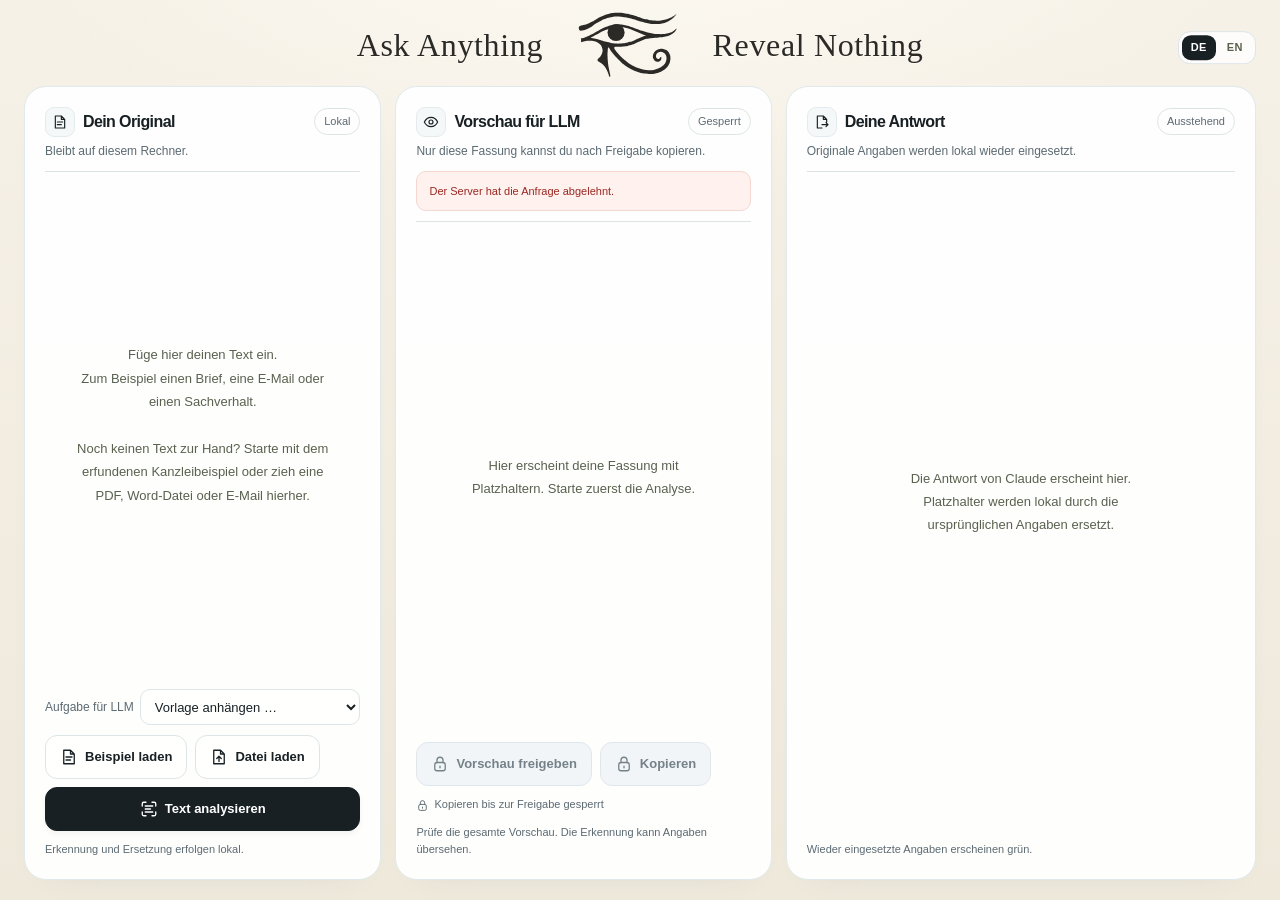
==== commit 2607a492: "Projekt im Repository durchgängig Horus nennen" ====
--- a/web/static/index.html
+++ b/web/static/index.html
@@ -3,7 +3,7 @@
 <head>
 <meta charset="utf-8">
 <meta name="viewport" content="width=device-width, initial-scale=1">
-<title>KI nutzen. Daten behalten.</title>
+<title>Horus · KI nutzen. Daten behalten.</title>
 <style>
   /* Material C: helle Arbeitsflächen, dezenter Verlauf und Farbrand am aktuellen Schritt. */
   :root { color-scheme: light; --paper: #fff; --accent: #c6ff3d; --accent-ink: #101110; --red: #9b2823; --red-soft: #fff1ed; --yellow: #70540a; --yellow-soft: #fff9dd; --green: #17613d; --green-soft: #dffbe8; --ink: #182024; --muted: #5c6a72; --line: #dce7e9; }
@@ -237,7 +237,6 @@
       <div id="legend" class="legend" aria-label="Erkannte Datentypen mit Anzahl" data-i18n-aria="legendLabel"></div>
       <div class="row actions">
         <button id="btnRelease" type="button" class="primary" disabled><svg class="icon action-icon" aria-hidden="true" xmlns="http://www.w3.org/2000/svg" width="24" height="24" viewBox="0 0 24 24" fill="none" stroke="currentColor" stroke-width="1.75" stroke-linecap="round" stroke-linejoin="round"><path d="M12 2.5 20 6v6c0 4.5-4 7.8-8 9.5C8 19.8 4 16.5 4 12V6l8-3.5Z M8.5 11.8l2.4 2.4 4.8-4.8"/></svg><svg class="icon locked-icon" aria-hidden="true" xmlns="http://www.w3.org/2000/svg" width="24" height="24" viewBox="0 0 24 24" fill="none" stroke="currentColor" stroke-width="1.75" stroke-linecap="round" stroke-linejoin="round"><rect x="5" y="10" width="14" height="11" rx="3"/><path d="M8 10V7a4 4 0 0 1 8 0v3m-4 5v2"/></svg><span id="releaseLabel">Vorschau freigeben</span></button>
-        <button id="btnProof" type="button" hidden data-i18n-title="proofTitle" title="Speichert Zeit, Prüfsumme, Anzahl je Typ und den freigegebenen Text. Keine Originaldaten."><svg class="icon action-icon" aria-hidden="true" xmlns="http://www.w3.org/2000/svg" width="24" height="24" viewBox="0 0 24 24" fill="none" stroke="currentColor" stroke-width="1.75" stroke-linecap="round" stroke-linejoin="round"><path d="M12 3v12m-4-4 4 4 4-4M5 21h14"/></svg><span data-i18n="btnProof">Nachweis speichern</span></button>
         <button id="btnCopy" type="button" disabled><svg class="icon action-icon" aria-hidden="true" xmlns="http://www.w3.org/2000/svg" width="24" height="24" viewBox="0 0 24 24" fill="none" stroke="currentColor" stroke-width="1.75" stroke-linecap="round" stroke-linejoin="round"><rect x="8" y="8" width="12" height="13" rx="2.5"/><path d="M16 8V5a2 2 0 0 0-2-2H6a2 2 0 0 0-2 2v10a2 2 0 0 0 2 2h2"/></svg><svg class="icon locked-icon" aria-hidden="true" xmlns="http://www.w3.org/2000/svg" width="24" height="24" viewBox="0 0 24 24" fill="none" stroke="currentColor" stroke-width="1.75" stroke-linecap="round" stroke-linejoin="round"><rect x="5" y="10" width="14" height="11" rx="3"/><path d="M8 10V7a4 4 0 0 1 8 0v3m-4 5v2"/></svg><span data-i18n="btnCopy">Kopieren</span></button>
         <span id="copied" class="hint" role="status" aria-live="polite"></span>
       </div>
@@ -307,18 +306,6 @@
     copied: "Kopiert.",
     dispatchLocked: "Kopieren bis zur Freigabe gesperrt",
     hintReleased: "Freigegeben. Ändert sich etwas, ist eine neue Freigabe nötig.",
-    hintReleasedSum: "Freigegeben · Prüfsumme {sum}. Ändert sich etwas, ist eine neue Freigabe nötig.",
-    btnProof: "Nachweis speichern",
-    proofTitle: "Speichert Zeit, Prüfsumme, Anzahl je Typ und den freigegebenen Text. Keine Originaldaten.",
-    proofHead: "LP7 Freigabe-Nachweis",
-    proofTime: "Freigegeben am",
-    proofSum: "Prüfsumme (SHA-256)",
-    proofCount: "Ersetzte Stellen",
-    proofTypes: "Verschiedene Angaben je Typ",
-    proofNone: "keine",
-    proofNote1: "Dieser Nachweis enthält keine Originaldaten. Die Zuordnung zu den Platzhaltern bleibt auf diesem Rechner.",
-    proofNote2: "Die Prüfsumme gehört genau zu diesem Text. Jede Änderung ergibt eine andere Prüfsumme.",
-    proofText: "Freigegebener Text",
     hintResult: "Text markieren, um weitere Angaben zu ersetzen. × nimmt eine Ersetzung zurück.",
     reviewFoot: "Prüfe die gesamte Vorschau. Die Erkennung kann Angaben übersehen.",
     answerTitle: "Deine Antwort",
@@ -341,9 +328,9 @@
     errTextChanged: "Der Text hat sich während der Analyse geändert. Bitte erneut analysieren.",
     errSelection: "Bitte nur Text zwischen zwei Platzhaltern markieren.",
     errClipboard: "Kopieren hat nicht geklappt. Bitte erlaube den Zugriff auf die Zwischenablage.",
-    fileDoc: "Ältere Word-Dateien (.doc) kann LP7 nicht lesen. Speichere sie in Word als .docx und lade sie erneut.",
-    fileMsg: "Outlook-Dateien (.msg) kann LP7 noch nicht lesen. Speichere die E-Mail als .eml oder kopiere ihren Text hierher.",
-    fileUnsupported: "Diese Datei kann LP7 nicht lesen. Möglich sind PDF, Word (.docx) und E-Mail (.eml).",
+    fileDoc: "Ältere Word-Dateien (.doc) kann Horus nicht lesen. Speichere sie in Word als .docx und lade sie erneut.",
+    fileMsg: "Outlook-Dateien (.msg) kann Horus noch nicht lesen. Speichere die E-Mail als .eml oder kopiere ihren Text hierher.",
+    fileUnsupported: "Diese Datei kann Horus nicht lesen. Möglich sind PDF, Word (.docx) und E-Mail (.eml).",
     typeLabels: ["Person", "Firma", "Adresse", "Ort", "E-Mail", "Telefon", "IBAN", "Datum", "Kennung"],
     emptyOriginal1: "Füge hier deinen Text ein.",
     emptyOriginal2: "Zum Beispiel einen Brief, eine E-Mail oder einen Sachverhalt.",
@@ -399,18 +386,6 @@
     copied: "Copied.",
     dispatchLocked: "Copying is locked until you approve",
     hintReleased: "Approved. Any change needs a new approval.",
-    hintReleasedSum: "Approved · checksum {sum}. Any change needs a new approval.",
-    btnProof: "Save record",
-    proofTitle: "Saves time, checksum, count per type and the approved text. No original data.",
-    proofHead: "LP7 approval record",
-    proofTime: "Approved at",
-    proofSum: "Checksum (SHA-256)",
-    proofCount: "Replaced spots",
-    proofTypes: "Distinct values per type",
-    proofNone: "none",
-    proofNote1: "This record contains no original data. The mapping to the placeholders stays on this computer.",
-    proofNote2: "The checksum belongs to exactly this text. Any change gives a different checksum.",
-    proofText: "Approved text",
     hintResult: "Select text to replace more details. × undoes a replacement.",
     reviewFoot: "Check the whole preview. Detection can miss details.",
     answerTitle: "Your answer",
@@ -433,9 +408,9 @@
     errTextChanged: "The text changed during the analysis. Please analyze again.",
     errSelection: "Please select only text between two placeholders.",
     errClipboard: "Copying didn't work. Please allow access to the clipboard.",
-    fileDoc: "LP7 can't read older Word files (.doc). Save the file as .docx in Word and load it again.",
-    fileMsg: "LP7 can't read Outlook files (.msg) yet. Save the email as .eml or copy its text in here.",
-    fileUnsupported: "LP7 can't read this file. Supported are PDF, Word (.docx) and email (.eml).",
+    fileDoc: "Horus can't read older Word files (.doc). Save the file as .docx in Word and load it again.",
+    fileMsg: "Horus can't read Outlook files (.msg) yet. Save the email as .eml or copy its text in here.",
+    fileUnsupported: "Horus can't read this file. Supported are PDF, Word (.docx) and email (.eml).",
     typeLabels: ["Person", "Company", "Address", "Place", "Email", "Phone", "IBAN", "Date", "ID"],
     emptyOriginal1: "Paste your text here.",
     emptyOriginal2: "For example a letter, an email or a statement of facts.",
@@ -482,7 +457,7 @@
 };
 
 let lang = "de";
-try { if (localStorage.getItem("lp7-lang") === "en") lang = "en"; } catch {}
+try { if (localStorage.getItem("horus-lang") === "en") lang = "en"; } catch {}
 // Text in der aktuellen Sprache; {name} wird durch vars.name ersetzt.
 function t(key, vars = {}) {
   return I18N[lang][key].replace(/\{(\w+)\}/g, (_, name) => vars[name]);
@@ -754,9 +729,7 @@
   $("btnNewAnswer").hidden = !collapsed;
   $("forgetRow").hidden = !(result && state.restored);
   $("btnForget").disabled = busy;
-  $("btnProof").hidden = !release;
-  $("btnProof").disabled = busy || !release;
-  $("hint").textContent = release ? t("hintReleasedSum", { sum: release.sha256.slice(0, 8) }) : result ? t("hintResult") : "";
+  $("hint").textContent = release ? t("hintReleased") : result ? t("hintResult") : "";
   $("copied").textContent = state.copied ? t("copied") : "";
   $("claudeCopied").textContent = message(state.claudeCopied);
 }
@@ -972,41 +945,6 @@
   state.release = await sessionAction("/api/release");
 }));
 
-$("btnProof").addEventListener("click", () => {
-  // Nachweis, was den Rechner verlassen darf: nur der freigegebene Text, nie die Originale.
-  const { release, result } = state;
-  if (!release) return;
-  const perType = new Map();
-  for (const r of result.replacements) {
-    if (!perType.has(r.typ)) perType.set(r.typ, new Set());
-    perType.get(r.typ).add(r.placeholder);
-  }
-  const counts = [...perType].map(([typ, set]) => `  ${typ}: ${set.size}`).join("\n") || `  ${t("proofNone")}`;
-  const lines = [
-    t("proofHead"),
-    "",
-    `${t("proofTime")}: ${release.created_at || new Date().toISOString()}`,
-    `${t("proofSum")}: ${release.sha256}`,
-    `${t("proofCount")}: ${result.replacements.length}`,
-    `${t("proofTypes")}:`,
-    counts,
-    "",
-    t("proofNote1"),
-    t("proofNote2"),
-    "",
-    `----- ${t("proofText")} -----`,
-    release.text,
-  ];
-  const blob = new Blob([lines.join("\n") + "\n"], { type: "text/plain;charset=utf-8" });
-  const link = document.createElement("a");
-  link.href = URL.createObjectURL(blob);
-  link.download = `lp7-nachweis-${release.sha256.slice(0, 8)}.txt`;
-  document.body.append(link);
-  link.click();
-  link.remove();
-  setTimeout(() => URL.revokeObjectURL(link.href), 1000);
-});
-
 $("btnCopy").addEventListener("click", () => run(async () => {
   // Kopiert wird der Text vom Server, also genau die gespeicherte Freigabe.
   const release = state.release;
@@ -1186,7 +1124,7 @@
 for (const button of document.querySelectorAll(".lang-switch button")) {
   button.addEventListener("click", () => {
     lang = button.dataset.lang;
-    try { localStorage.setItem("lp7-lang", lang); } catch {}
+    try { localStorage.setItem("horus-lang", lang); } catch {}
     applyLanguage();
   });
 }
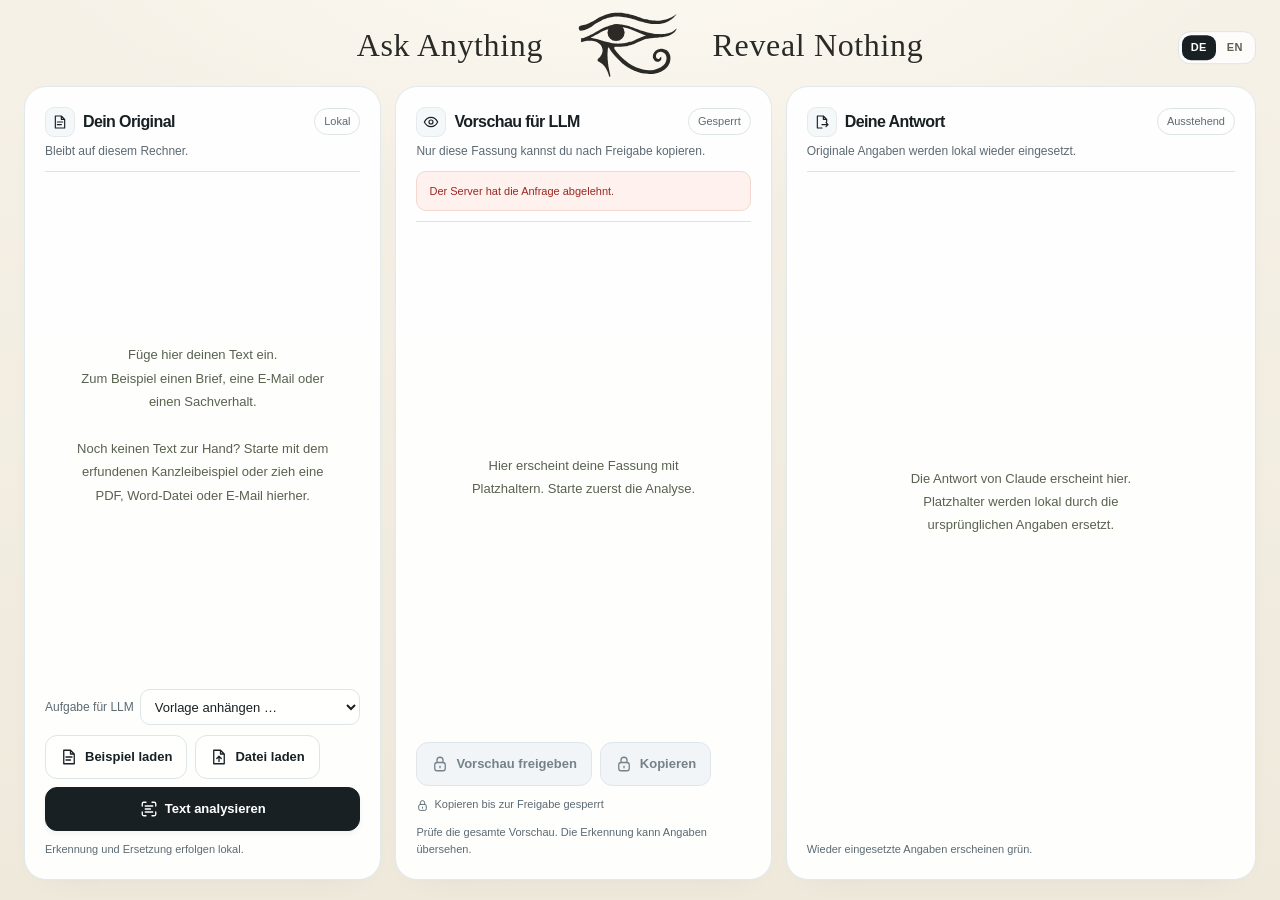
==== commit e2d0b167: "Englischen Horus-Einstieg und macOS-Download bereitstellen" ====
--- a/web/static/index.html
+++ b/web/static/index.html
@@ -456,8 +456,16 @@
 Please summarise the case in five sentences and draft a short reply to the person concerned. Keep every placeholder in square brackets exactly as it is.`,
 };
 
+const launchURL = new URL(location.href);
+const launchLanguage = launchURL.searchParams.get("lang");
 let lang = "de";
 try { if (localStorage.getItem("horus-lang") === "en") lang = "en"; } catch {}
+if (launchLanguage === "de" || launchLanguage === "en") {
+  lang = launchLanguage;
+  try { localStorage.setItem("horus-lang", lang); } catch {}
+  launchURL.searchParams.delete("lang");
+  history.replaceState(null, "", launchURL);
+}
 // Text in der aktuellen Sprache; {name} wird durch vars.name ersetzt.
 function t(key, vars = {}) {
   return I18N[lang][key].replace(/\{(\w+)\}/g, (_, name) => vars[name]);
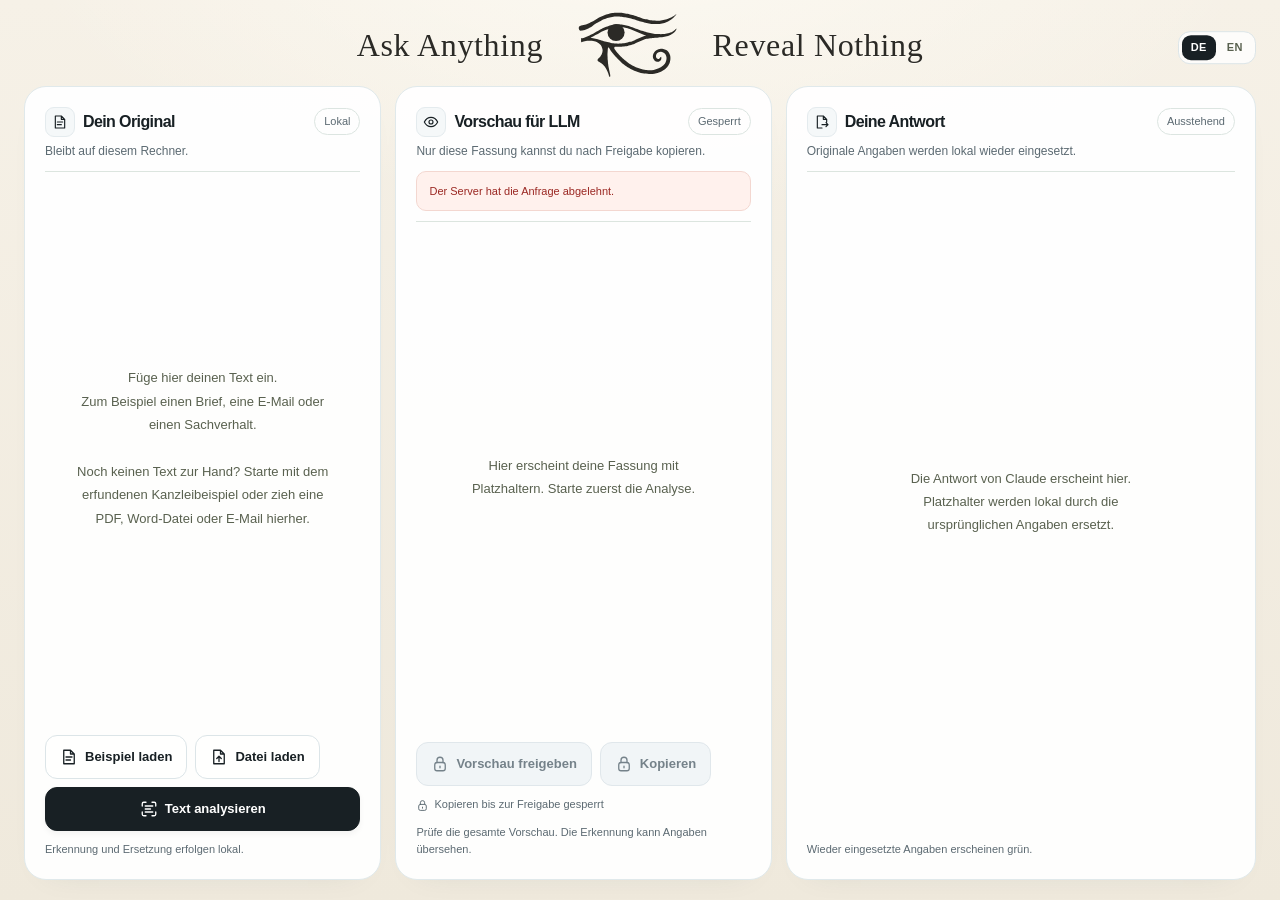
==== commit 126d37a2: "Vorlagen-Auswahl „Aufgabe für LLM“ entfernen, Demo-Drehbuch aus dem Repo nehmen - Dropdown samt CSS," ====
--- a/web/static/index.html
+++ b/web/static/index.html
@@ -3,7 +3,7 @@
 <head>
 <meta charset="utf-8">
 <meta name="viewport" content="width=device-width, initial-scale=1">
-<title>Horus · KI nutzen. Daten behalten.</title>
+<title>KI nutzen. Daten behalten.</title>
 <style>
   /* Material C: helle Arbeitsflächen, dezenter Verlauf und Farbrand am aktuellen Schritt. */
   :root { color-scheme: light; --paper: #fff; --accent: #c6ff3d; --accent-ink: #101110; --red: #9b2823; --red-soft: #fff1ed; --yellow: #70540a; --yellow-soft: #fff9dd; --green: #17613d; --green-soft: #dffbe8; --ink: #182024; --muted: #5c6a72; --line: #dce7e9; }
@@ -52,11 +52,6 @@
   .pane:has(> .empty:only-child) { display: grid; place-items: center; text-align: center; padding: 28px 10px; }
   .row { display: flex; flex-wrap: wrap; gap: 8px; align-items: center; }
   .actions { margin-top: auto; }
-  /* Vorlage für die Aufgabe an das LLM, kompakt über den Knöpfen. */
-  .task-row { gap: 6px; }
-  .task-row label { font-size: 12px; }
-  #taskTemplate { flex: 1; min-width: 0; min-height: 36px; font: inherit; font-size: 13px; color: var(--ink); border: 1px solid #dce5e8; border-radius: 10px; background: #ffffffc9; padding: 6px 10px; cursor: pointer; }
-  #taskTemplate:disabled { cursor: not-allowed; color: #75828a; background: #f1f5f7; }
   /* Link, der wie ein Knopf aussieht: öffnet Claude in einem neuen Tab, lädt aber nichts in diese Seite. */
   .button-link { display: inline-flex; align-items: center; justify-content: center; gap: 7px; min-height: 44px; padding: 10px 14px; border-radius: 12px; border: 1px solid #dce5e8; background: #ffffffc9; color: var(--ink); font-size: 13px; font-weight: 550; text-decoration: none; transition: background .15s, border-color .15s; }
   .button-link:hover { background: #fff; border-color: #b7ccd2; }
@@ -207,18 +202,6 @@
       <div class="card-heading"><h2 id="h-original"><svg class="icon" aria-hidden="true" xmlns="http://www.w3.org/2000/svg" width="24" height="24" viewBox="0 0 24 24" fill="none" stroke="currentColor" stroke-width="1.75" stroke-linecap="round" stroke-linejoin="round"><path d="M5 3h9l5 5v13H5V3Z M14 3v5h5M8 12h8m-8 4h6"/></svg><span data-i18n="originalTitle">Dein Original</span></h2><span class="status-badge" data-i18n="badgeLocal">Lokal</span></div>
       <p class="card-subtitle" id="originalHelp" data-i18n="originalSub">Bleibt auf diesem Rechner.</p>
       <div class="editor-wrap scroll-frame"><textarea id="original" aria-labelledby="h-original" aria-describedby="originalHelp" spellcheck="false" data-i18n-placeholder="originalPlaceholder" placeholder="Füge hier deinen Text ein …&#10;&#10;Zum Beispiel einen Brief, eine E-Mail oder einen Sachverhalt.&#10;&#10;Noch keinen Text zur Hand? Starte mit unserem erfundenen Kanzleibeispiel.&#10;&#10;Oder zieh eine PDF, Word-Datei oder E-Mail hierher."></textarea><div class="original-empty" aria-hidden="true"><p class="empty"><span data-i18n="emptyOriginal1">Füge hier deinen Text ein.</span><br><span data-i18n="emptyOriginal2">Zum Beispiel einen Brief, eine E-Mail oder einen Sachverhalt.</span><br><br><span data-i18n="emptyOriginal3">Noch keinen Text zur Hand? Starte mit dem erfundenen Kanzleibeispiel oder zieh eine PDF, Word-Datei oder E-Mail hierher.</span></p></div></div>
-      <div class="row task-row">
-        <label for="taskTemplate" data-i18n="taskLabel">Aufgabe für LLM</label>
-        <select id="taskTemplate" aria-describedby="taskHelp">
-          <option value="" data-i18n="taskNone">Vorlage anhängen …</option>
-          <option value="summary" data-i18n="taskSummary">Sachverhalt zusammenfassen</option>
-          <option value="deadlines" data-i18n="taskDeadlines">Fristen und Termine herausziehen</option>
-          <option value="reply" data-i18n="taskReply">Antwortschreiben entwerfen</option>
-          <option value="risks" data-i18n="taskRisks">Risiken und offene Fragen nennen</option>
-          <option value="plain" data-i18n="taskPlain">In einfacher Sprache erklären</option>
-        </select>
-        <span id="taskHelp" hidden data-i18n="taskHelp">Hängt eine Aufgabe an das Original an. Sie wird mit analysiert und steht in der Vorschau.</span>
-      </div>
       <div class="row actions">
         <button id="btnExample" type="button"><svg class="icon action-icon" aria-hidden="true" xmlns="http://www.w3.org/2000/svg" width="24" height="24" viewBox="0 0 24 24" fill="none" stroke="currentColor" stroke-width="1.75" stroke-linecap="round" stroke-linejoin="round"><path d="M5 3h9l5 5v13H5V3Z M14 3v5h5M8 12h8m-8 4h6"/></svg><span data-i18n="btnExample">Beispiel laden</span></button>
         <button id="btnPdf" type="button"><svg class="icon action-icon" aria-hidden="true" xmlns="http://www.w3.org/2000/svg" width="24" height="24" viewBox="0 0 24 24" fill="none" stroke="currentColor" stroke-width="1.75" stroke-linecap="round" stroke-linejoin="round"><path d="M5 3h9l5 5v13H5V3Z M14 3v5h5M12 18v-7m-3 3 3-3 3 3"/></svg><span data-i18n="btnFile">Datei laden</span></button>
@@ -328,21 +311,13 @@
     errTextChanged: "Der Text hat sich während der Analyse geändert. Bitte erneut analysieren.",
     errSelection: "Bitte nur Text zwischen zwei Platzhaltern markieren.",
     errClipboard: "Kopieren hat nicht geklappt. Bitte erlaube den Zugriff auf die Zwischenablage.",
-    fileDoc: "Ältere Word-Dateien (.doc) kann Horus nicht lesen. Speichere sie in Word als .docx und lade sie erneut.",
-    fileMsg: "Outlook-Dateien (.msg) kann Horus noch nicht lesen. Speichere die E-Mail als .eml oder kopiere ihren Text hierher.",
-    fileUnsupported: "Diese Datei kann Horus nicht lesen. Möglich sind PDF, Word (.docx) und E-Mail (.eml).",
+    fileDoc: "Ältere Word-Dateien (.doc) kann LP7 nicht lesen. Speichere sie in Word als .docx und lade sie erneut.",
+    fileMsg: "Outlook-Dateien (.msg) kann LP7 noch nicht lesen. Speichere die E-Mail als .eml oder kopiere ihren Text hierher.",
+    fileUnsupported: "Diese Datei kann LP7 nicht lesen. Möglich sind PDF, Word (.docx) und E-Mail (.eml).",
     typeLabels: ["Person", "Firma", "Adresse", "Ort", "E-Mail", "Telefon", "IBAN", "Datum", "Kennung"],
     emptyOriginal1: "Füge hier deinen Text ein.",
     emptyOriginal2: "Zum Beispiel einen Brief, eine E-Mail oder einen Sachverhalt.",
     emptyOriginal3: "Noch keinen Text zur Hand? Starte mit dem erfundenen Kanzleibeispiel oder zieh eine PDF, Word-Datei oder E-Mail hierher.",
-    taskLabel: "Aufgabe für LLM",
-    taskNone: "Vorlage anhängen …",
-    taskSummary: "Sachverhalt zusammenfassen",
-    taskDeadlines: "Fristen und Termine herausziehen",
-    taskReply: "Antwortschreiben entwerfen",
-    taskRisks: "Risiken und offene Fragen nennen",
-    taskPlain: "In einfacher Sprache erklären",
-    taskHelp: "Hängt eine Aufgabe an das Original an. Sie wird mit analysiert und steht in der Vorschau.",
     linkClaude: "Kopieren und Claude öffnen",
     claudeCopied: "Kopiert. In Claude einfügen.",
     btnNewAnswer: "Andere Antwort einfügen",
@@ -408,21 +383,13 @@
     errTextChanged: "The text changed during the analysis. Please analyze again.",
     errSelection: "Please select only text between two placeholders.",
     errClipboard: "Copying didn't work. Please allow access to the clipboard.",
-    fileDoc: "Horus can't read older Word files (.doc). Save the file as .docx in Word and load it again.",
-    fileMsg: "Horus can't read Outlook files (.msg) yet. Save the email as .eml or copy its text in here.",
-    fileUnsupported: "Horus can't read this file. Supported are PDF, Word (.docx) and email (.eml).",
+    fileDoc: "LP7 can't read older Word files (.doc). Save the file as .docx in Word and load it again.",
+    fileMsg: "LP7 can't read Outlook files (.msg) yet. Save the email as .eml or copy its text in here.",
+    fileUnsupported: "LP7 can't read this file. Supported are PDF, Word (.docx) and email (.eml).",
     typeLabels: ["Person", "Company", "Address", "Place", "Email", "Phone", "IBAN", "Date", "ID"],
     emptyOriginal1: "Paste your text here.",
     emptyOriginal2: "For example a letter, an email or a statement of facts.",
     emptyOriginal3: "No text at hand? Start with the made-up law firm example or drop a PDF, Word file or email here.",
-    taskLabel: "Task for the AI",
-    taskNone: "Attach a template …",
-    taskSummary: "Summarise the facts",
-    taskDeadlines: "List deadlines and dates",
-    taskReply: "Draft a reply",
-    taskRisks: "Name risks and open questions",
-    taskPlain: "Explain in plain language",
-    taskHelp: "Adds a task to the original. It is analyzed too and shows up in the preview.",
     linkClaude: "Copy and open Claude",
     claudeCopied: "Copied. Paste it into Claude.",
     btnNewAnswer: "Paste another answer",
@@ -456,16 +423,8 @@
 Please summarise the case in five sentences and draft a short reply to the person concerned. Keep every placeholder in square brackets exactly as it is.`,
 };
 
-const launchURL = new URL(location.href);
-const launchLanguage = launchURL.searchParams.get("lang");
 let lang = "de";
-try { if (localStorage.getItem("horus-lang") === "en") lang = "en"; } catch {}
-if (launchLanguage === "de" || launchLanguage === "en") {
-  lang = launchLanguage;
-  try { localStorage.setItem("horus-lang", lang); } catch {}
-  launchURL.searchParams.delete("lang");
-  history.replaceState(null, "", launchURL);
-}
+try { if (localStorage.getItem("lp7-lang") === "en") lang = "en"; } catch {}
 // Text in der aktuellen Sprache; {name} wird durch vars.name ersetzt.
 function t(key, vars = {}) {
   return I18N[lang][key].replace(/\{(\w+)\}/g, (_, name) => vars[name]);
@@ -721,7 +680,6 @@
   const showCopy = Boolean(release);
   $("btnExample").disabled = busy;
   $("btnPdf").disabled = busy;
-  $("taskTemplate").disabled = busy;
   $("btnAnalyze").disabled = busy;
   $("btnAnalyze").classList.toggle("primary", !result);
   $("analyzeLabel").textContent = result ? t("analyzeAgain") : t("analyze");
@@ -821,55 +779,6 @@
   { ext: /\.doc$/i, error: "fileDoc" },
   { ext: /\.msg$/i, error: "fileMsg" },
 ];
-
-// Vorlagen für die Aufgabe an das LLM (Claude, ChatGPT, Codex …). Sie werden Teil des Originals, also mit analysiert, geprüft und freigegeben.
-// Kein Platzhalter wörtlich im Text: „[PERSON_1]“ wäre sonst reserviert und käme bei der Rückübersetzung als unbekannt zurück.
-// Vorlagen in beiden Sprachen. Jede endet mit der Bitte, die Platzhalter unverändert zu lassen.
-const KEEP_PLACEHOLDERS = {
-  de: "Übernimm alle Platzhalter in eckigen Klammern unverändert.",
-  en: "Keep every placeholder in square brackets exactly as it is.",
-};
-const TASKS = {
-  de: {
-    summary: "Bitte fasse den Sachverhalt in fünf Sätzen zusammen.",
-    deadlines: "Bitte zieh alle Fristen und Termine als Liste heraus: Datum, worum es geht, wer handeln muss. Nenne auch Fristen, die sich erst aus dem Gesetz ergeben, und kennzeichne sie.",
-    reply: "Bitte entwirf ein kurzes, sachliches Antwortschreiben an die Gegenseite.",
-    risks: "Bitte nenne die wichtigsten rechtlichen Risiken und offenen Fragen in Stichpunkten.",
-    plain: "Bitte erkläre den Stand der Sache in einfacher Sprache, ohne Fachbegriffe, in höchstens zehn Sätzen.",
-  },
-  en: {
-    summary: "Please summarise the facts of the case in five sentences.",
-    deadlines: "Please list all deadlines and dates: the date, what it is about and who has to act. Include deadlines that follow from the law, and mark them as such.",
-    reply: "Please draft a short, factual reply to the other side.",
-    risks: "Please list the main legal risks and open questions as bullet points.",
-    plain: "Please explain where things stand in plain language, without jargon, in no more than ten sentences.",
-  },
-};
-// Auch eine Vorlage der anderen Sprache wird erkannt und ersetzt.
-const TASK_TEXTS = Object.entries(TASKS).flatMap(([l, tasks]) => Object.values(tasks).map((t) => `${t} ${KEEP_PLACEHOLDERS[l]}`));
-
-function appendTask(key) {
-  const task = `${TASKS[lang][key]} ${KEEP_PLACEHOLDERS[lang]}`;
-  let text = $("original").value.trimEnd();
-  // Eine zuvor gewählte Vorlage am Ende wird ersetzt, nicht doppelt angehängt.
-  const previous = TASK_TEXTS.find((t) => text.endsWith(t));
-  if (previous) text = text.slice(0, -previous.length).trimEnd();
-  $("original").value = text ? `${text}\n\n${task}` : task;
-  // Wie Eintippen: Analyse und Freigabe des alten Textes verfallen.
-  resetAnalysis();
-  state.fileError = "";
-  const field = $("original");
-  field.scrollTop = field.scrollHeight;
-  requestAnimationFrame(updateScrollFades);
-}
-
-$("taskTemplate").addEventListener("change", () => {
-  const key = $("taskTemplate").value;
-  $("taskTemplate").value = "";
-  if (!TASKS[key] || state.busy) return;
-  appendTask(key);
-  render();
-});
 
 function resetAnalysis() {
   state.revision++;
@@ -1132,7 +1041,7 @@
 for (const button of document.querySelectorAll(".lang-switch button")) {
   button.addEventListener("click", () => {
     lang = button.dataset.lang;
-    try { localStorage.setItem("horus-lang", lang); } catch {}
+    try { localStorage.setItem("lp7-lang", lang); } catch {}
     applyLanguage();
   });
 }
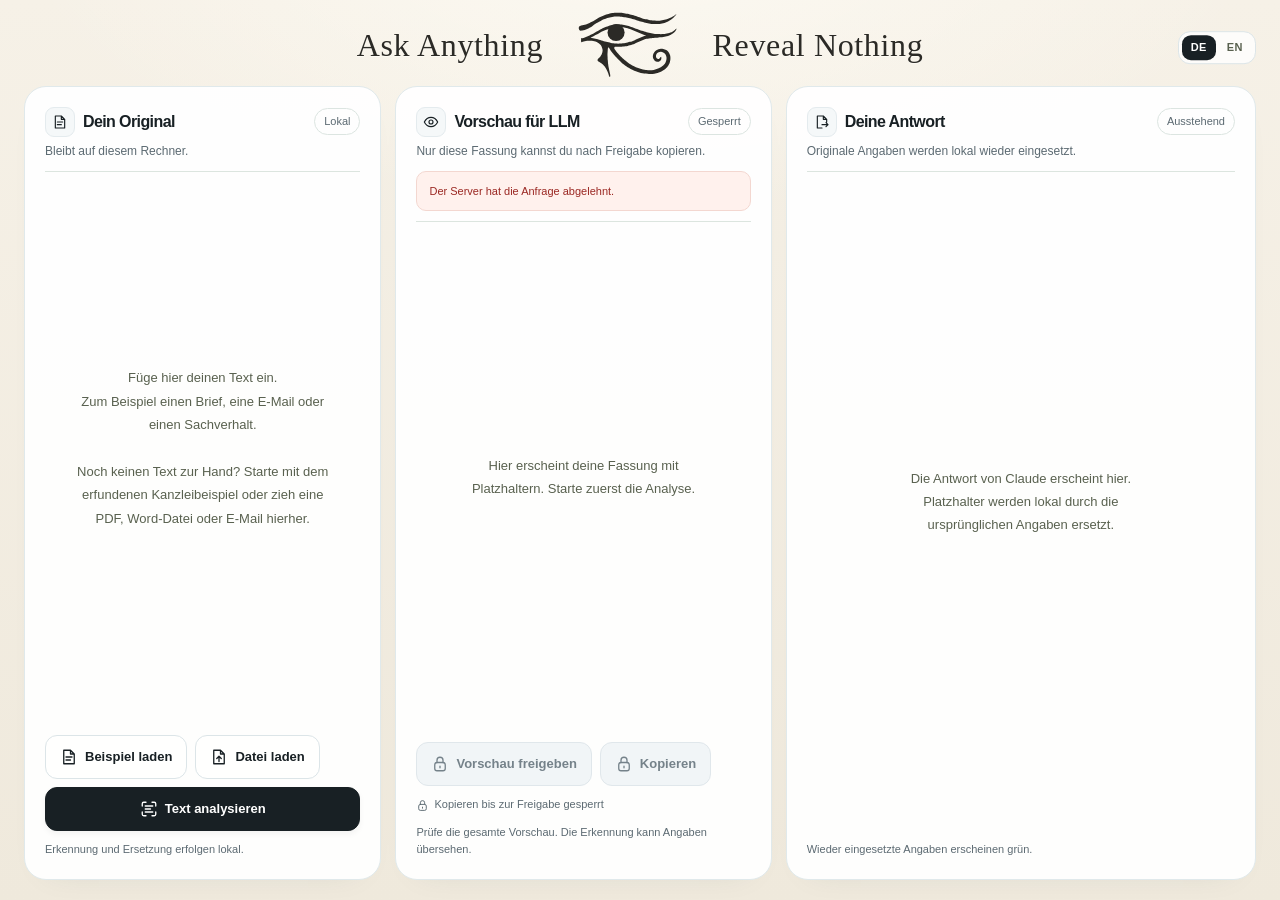
==== commit d63ff330: "main (#65) in die Horus-Umbenennung übernehmen, Demo-Drehbuch bleibt gelöscht Co-Authored-By: Claude" ====
--- a/web/static/index.html
+++ b/web/static/index.html
@@ -3,7 +3,7 @@
 <head>
 <meta charset="utf-8">
 <meta name="viewport" content="width=device-width, initial-scale=1">
-<title>KI nutzen. Daten behalten.</title>
+<title>Horus · KI nutzen. Daten behalten.</title>
 <style>
   /* Material C: helle Arbeitsflächen, dezenter Verlauf und Farbrand am aktuellen Schritt. */
   :root { color-scheme: light; --paper: #fff; --accent: #c6ff3d; --accent-ink: #101110; --red: #9b2823; --red-soft: #fff1ed; --yellow: #70540a; --yellow-soft: #fff9dd; --green: #17613d; --green-soft: #dffbe8; --ink: #182024; --muted: #5c6a72; --line: #dce7e9; }
@@ -311,9 +311,9 @@
     errTextChanged: "Der Text hat sich während der Analyse geändert. Bitte erneut analysieren.",
     errSelection: "Bitte nur Text zwischen zwei Platzhaltern markieren.",
     errClipboard: "Kopieren hat nicht geklappt. Bitte erlaube den Zugriff auf die Zwischenablage.",
-    fileDoc: "Ältere Word-Dateien (.doc) kann LP7 nicht lesen. Speichere sie in Word als .docx und lade sie erneut.",
-    fileMsg: "Outlook-Dateien (.msg) kann LP7 noch nicht lesen. Speichere die E-Mail als .eml oder kopiere ihren Text hierher.",
-    fileUnsupported: "Diese Datei kann LP7 nicht lesen. Möglich sind PDF, Word (.docx) und E-Mail (.eml).",
+    fileDoc: "Ältere Word-Dateien (.doc) kann Horus nicht lesen. Speichere sie in Word als .docx und lade sie erneut.",
+    fileMsg: "Outlook-Dateien (.msg) kann Horus noch nicht lesen. Speichere die E-Mail als .eml oder kopiere ihren Text hierher.",
+    fileUnsupported: "Diese Datei kann Horus nicht lesen. Möglich sind PDF, Word (.docx) und E-Mail (.eml).",
     typeLabels: ["Person", "Firma", "Adresse", "Ort", "E-Mail", "Telefon", "IBAN", "Datum", "Kennung"],
     emptyOriginal1: "Füge hier deinen Text ein.",
     emptyOriginal2: "Zum Beispiel einen Brief, eine E-Mail oder einen Sachverhalt.",
@@ -383,9 +383,9 @@
     errTextChanged: "The text changed during the analysis. Please analyze again.",
     errSelection: "Please select only text between two placeholders.",
     errClipboard: "Copying didn't work. Please allow access to the clipboard.",
-    fileDoc: "LP7 can't read older Word files (.doc). Save the file as .docx in Word and load it again.",
-    fileMsg: "LP7 can't read Outlook files (.msg) yet. Save the email as .eml or copy its text in here.",
-    fileUnsupported: "LP7 can't read this file. Supported are PDF, Word (.docx) and email (.eml).",
+    fileDoc: "Horus can't read older Word files (.doc). Save the file as .docx in Word and load it again.",
+    fileMsg: "Horus can't read Outlook files (.msg) yet. Save the email as .eml or copy its text in here.",
+    fileUnsupported: "Horus can't read this file. Supported are PDF, Word (.docx) and email (.eml).",
     typeLabels: ["Person", "Company", "Address", "Place", "Email", "Phone", "IBAN", "Date", "ID"],
     emptyOriginal1: "Paste your text here.",
     emptyOriginal2: "For example a letter, an email or a statement of facts.",
@@ -424,7 +424,7 @@
 };
 
 let lang = "de";
-try { if (localStorage.getItem("lp7-lang") === "en") lang = "en"; } catch {}
+try { if (localStorage.getItem("horus-lang") === "en") lang = "en"; } catch {}
 // Text in der aktuellen Sprache; {name} wird durch vars.name ersetzt.
 function t(key, vars = {}) {
   return I18N[lang][key].replace(/\{(\w+)\}/g, (_, name) => vars[name]);
@@ -1041,7 +1041,7 @@
 for (const button of document.querySelectorAll(".lang-switch button")) {
   button.addEventListener("click", () => {
     lang = button.dataset.lang;
-    try { localStorage.setItem("lp7-lang", lang); } catch {}
+    try { localStorage.setItem("horus-lang", lang); } catch {}
     applyLanguage();
   });
 }
